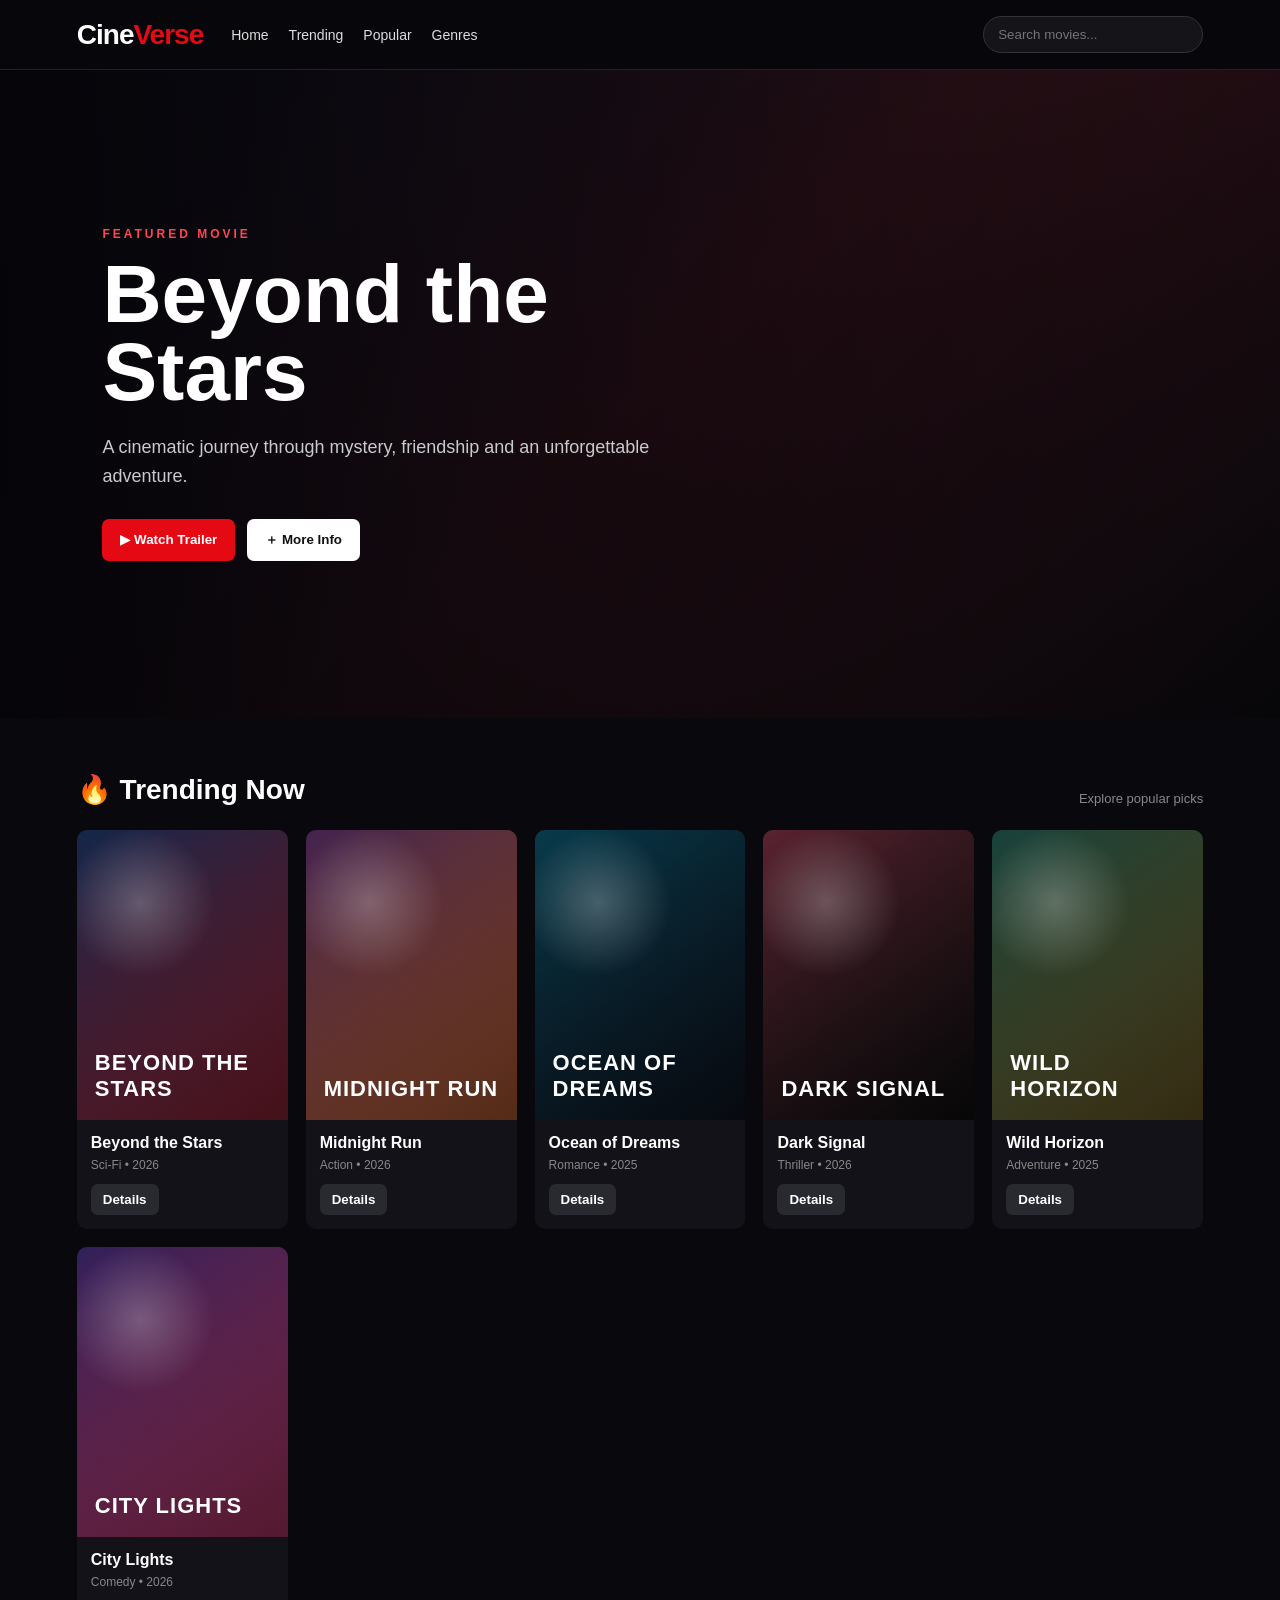
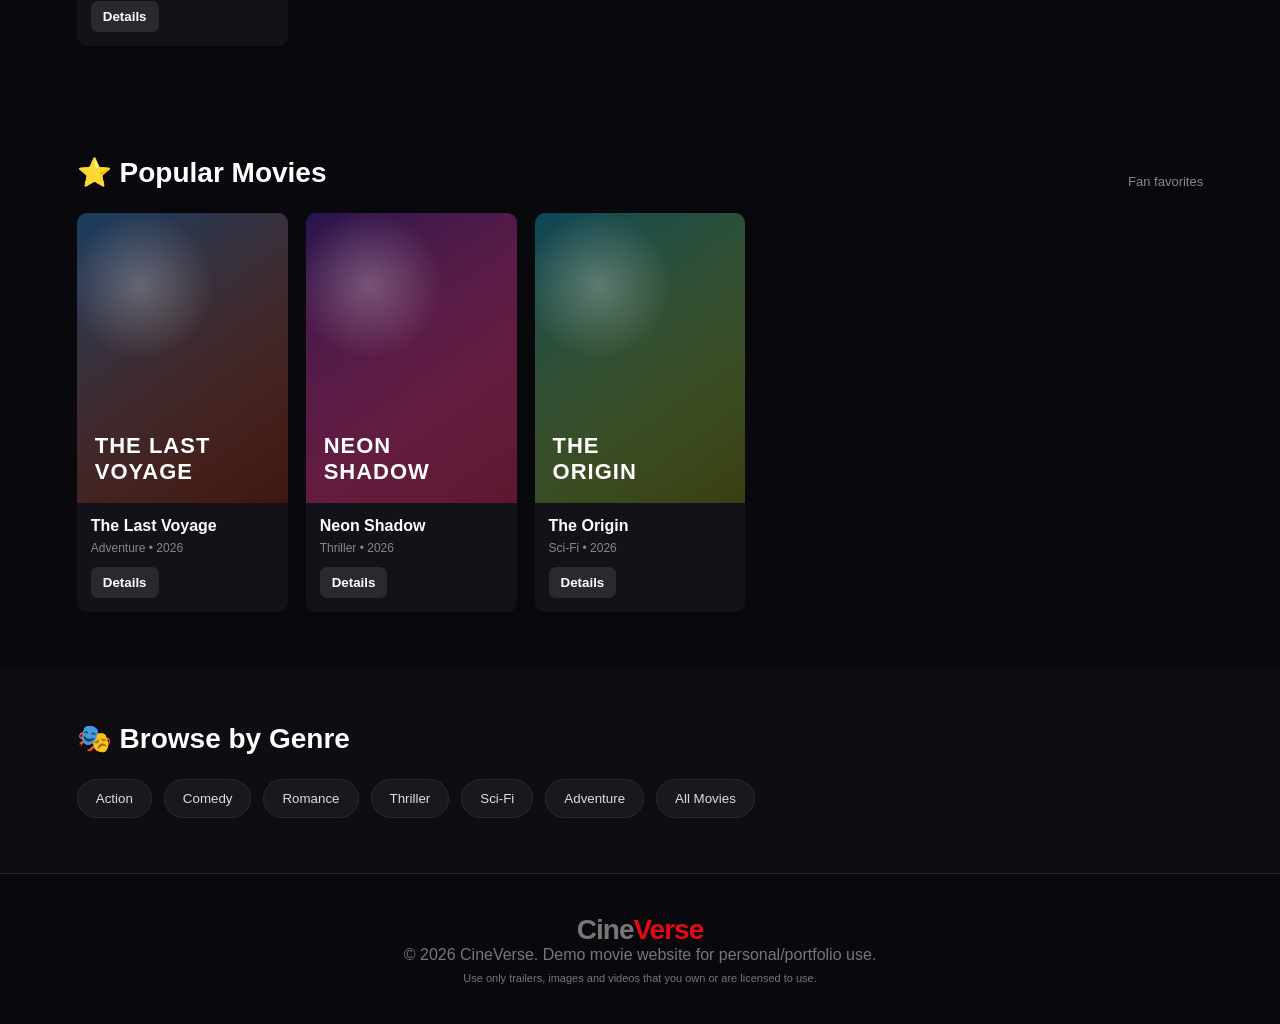
==== index.html @ a0018a37 "Add files via upload" ====
<!DOCTYPE html>
<html lang="en">
<head>
  <meta charset="UTF-8">
  <meta name="viewport" content="width=device-width, initial-scale=1.0">
  <title>CineVerse - Movie Website</title>
  <link rel="stylesheet" href="style.css">
</head>
<body>
  <header class="navbar">
    <div class="logo">Cine<span>Verse</span></div>
    <nav>
      <a href="#home">Home</a>
      <a href="#trending">Trending</a>
      <a href="#popular">Popular</a>
      <a href="#genres">Genres</a>
    </nav>
    <div class="search-wrap">
      <input id="searchInput" type="text" placeholder="Search movies...">
    </div>
  </header>

  <main>
    <section id="home" class="hero">
      <div class="hero-content">
        <p class="badge">FEATURED MOVIE</p>
        <h1>Beyond the Stars</h1>
        <p class="hero-text">A cinematic journey through mystery, friendship and an unforgettable adventure.</p>
        <div class="hero-buttons">
          <button class="primary" onclick="openTrailer('Beyond the Stars')">▶ Watch Trailer</button>
          <button class="secondary" onclick="showDetails('Beyond the Stars')">＋ More Info</button>
        </div>
      </div>
    </section>

    <section id="trending" class="section">
      <div class="section-title">
        <h2>🔥 Trending Now</h2>
        <span>Explore popular picks</span>
      </div>
      <div id="movieGrid" class="movie-grid"></div>
      <p id="noResults" class="no-results">No movies found.</p>
    </section>

    <section id="popular" class="section">
      <div class="section-title">
        <h2>⭐ Popular Movies</h2>
        <span>Fan favorites</span>
      </div>
      <div class="movie-grid">
        <article class="movie-card">
          <div class="poster poster-7"><span>THE LAST<br>VOYAGE</span></div>
          <div class="card-info"><h3>The Last Voyage</h3><p>Adventure • 2026</p><button onclick="showDetails('The Last Voyage')">Details</button></div>
        </article>
        <article class="movie-card">
          <div class="poster poster-8"><span>NEON<br>SHADOW</span></div>
          <div class="card-info"><h3>Neon Shadow</h3><p>Thriller • 2026</p><button onclick="showDetails('Neon Shadow')">Details</button></div>
        </article>
        <article class="movie-card">
          <div class="poster poster-9"><span>THE<br>ORIGIN</span></div>
          <div class="card-info"><h3>The Origin</h3><p>Sci-Fi • 2026</p><button onclick="showDetails('The Origin')">Details</button></div>
        </article>
      </div>
    </section>

    <section id="genres" class="genres section">
      <div class="section-title"><h2>🎭 Browse by Genre</h2></div>
      <div class="genre-list">
        <button onclick="filterGenre('Action')">Action</button>
        <button onclick="filterGenre('Comedy')">Comedy</button>
        <button onclick="filterGenre('Romance')">Romance</button>
        <button onclick="filterGenre('Thriller')">Thriller</button>
        <button onclick="filterGenre('Sci-Fi')">Sci-Fi</button>
        <button onclick="filterGenre('Adventure')">Adventure</button>
        <button onclick="filterGenre('all')">All Movies</button>
      </div>
    </section>
  </main>

  <div id="modal" class="modal">
    <div class="modal-box">
      <button class="close" onclick="closeModal()">×</button>
      <div id="modalContent"></div>
    </div>
  </div>

  <footer>
    <div class="logo">Cine<span>Verse</span></div>
    <p>© 2026 CineVerse. Demo movie website for personal/portfolio use.</p>
    <p class="small">Use only trailers, images and videos that you own or are licensed to use.</p>
  </footer>

  <script src="script.js"></script>
</body>
</html>
---- style.css ----
*{box-sizing:border-box;margin:0;padding:0}
html{scroll-behavior:smooth}
body{font-family:Arial,Helvetica,sans-serif;background:#09090d;color:#fff}
.navbar{position:sticky;top:0;z-index:20;display:flex;align-items:center;gap:28px;padding:16px 6%;background:rgba(8,8,12,.95);border-bottom:1px solid #222}
.logo{font-size:28px;font-weight:800;letter-spacing:-1px}.logo span{color:#e50914}
nav{display:flex;gap:20px;flex:1}nav a{color:#ddd;text-decoration:none;font-size:14px}nav a:hover{color:#fff}
.search-wrap input{width:220px;padding:10px 14px;border:1px solid #333;border-radius:22px;background:#141419;color:#fff;outline:none}
.hero{min-height:72vh;display:flex;align-items:center;padding:70px 8%;background:linear-gradient(90deg,rgba(4,4,8,.97),rgba(4,4,8,.55),rgba(4,4,8,.15)),linear-gradient(135deg,#18182b,#311118 50%,#07070a)}
.hero-content{max-width:620px}.badge{color:#ff4650;font-weight:700;letter-spacing:3px;font-size:12px;margin-bottom:14px}
.hero h1{font-size:clamp(44px,7vw,82px);line-height:.95;margin-bottom:22px}.hero-text{color:#c9c9d0;font-size:18px;line-height:1.6;margin-bottom:28px}
.hero-buttons{display:flex;gap:12px}.primary,.secondary,.card-info button{border:0;border-radius:7px;padding:12px 18px;font-weight:700;cursor:pointer}.primary{background:#e50914;color:#fff}.secondary{background:#fff;color:#111}
.section{padding:55px 6%}.section-title{display:flex;justify-content:space-between;align-items:end;margin-bottom:24px}.section-title h2{font-size:28px}.section-title span{color:#888;font-size:13px}
.movie-grid{display:grid;grid-template-columns:repeat(5,1fr);gap:18px}.movie-card{background:#121218;border-radius:10px;overflow:hidden;transition:.25s}.movie-card:hover{transform:translateY(-6px);box-shadow:0 12px 35px #000}
.poster{height:290px;display:flex;align-items:end;padding:18px;font-size:22px;font-weight:900;letter-spacing:1px;position:relative;overflow:hidden}
.poster:before{content:"";position:absolute;inset:0;background:radial-gradient(circle at 30% 25%,rgba(255,255,255,.25),transparent 28%),linear-gradient(145deg,transparent,#0009)}
.poster span{position:relative;z-index:1}.poster-1{background:linear-gradient(145deg,#12264a,#a72a40)}.poster-2{background:linear-gradient(145deg,#42234f,#d16b3a)}.poster-3{background:linear-gradient(145deg,#073b4c,#111827)}.poster-4{background:linear-gradient(145deg,#5a2331,#121212)}.poster-5{background:linear-gradient(145deg,#16423b,#7d6a2e)}.poster-6{background:linear-gradient(145deg,#30205a,#ce3e75)}.poster-7{background:linear-gradient(145deg,#183d61,#9a3b25)}.poster-8{background:linear-gradient(145deg,#26154d,#e33b76)}.poster-9{background:linear-gradient(145deg,#0c4657,#8a9b2e)}
.card-info{padding:14px}.card-info h3{font-size:16px;margin-bottom:6px}.card-info p{font-size:12px;color:#888;margin-bottom:12px}.card-info button{background:#292930;color:#fff;padding:8px 12px}
.genres{background:#0d0d12}.genre-list{display:flex;flex-wrap:wrap;gap:12px}.genre-list button{background:#18181f;color:#ddd;border:1px solid #292933;border-radius:22px;padding:11px 18px;cursor:pointer}.genre-list button:hover{background:#e50914;border-color:#e50914;color:#fff}
.no-results{display:none;color:#888;padding:25px 0}
.modal{display:none;position:fixed;inset:0;background:#000b;z-index:50;align-items:center;justify-content:center;padding:20px}.modal-box{position:relative;background:#15151c;border:1px solid #30303a;border-radius:14px;max-width:650px;width:100%;padding:35px}.close{position:absolute;right:15px;top:10px;background:none;border:0;color:#fff;font-size:30px;cursor:pointer}.modal-box h2{font-size:32px;margin-bottom:12px}.modal-box p{color:#bbb;line-height:1.7;margin:10px 0}.trailer-box{height:280px;background:linear-gradient(135deg,#22152b,#681d28);display:flex;align-items:center;justify-content:center;border-radius:10px;margin-top:20px;color:#fff;font-size:20px}
footer{text-align:center;padding:40px 20px;border-top:1px solid #222;color:#777}.small{font-size:11px;margin-top:8px}
@media(max-width:900px){.movie-grid{grid-template-columns:repeat(3,1fr)}nav{display:none}.search-wrap{margin-left:auto}}
@media(max-width:600px){.navbar{padding:13px 4%}.logo{font-size:23px}.search-wrap input{width:145px}.hero{min-height:65vh;padding:50px 6%}.hero-text{font-size:15px}.movie-grid{grid-template-columns:repeat(2,1fr);gap:12px}.poster{height:220px;font-size:17px}.section{padding:40px 5%}.section-title{display:block}.section-title span{display:block;margin-top:6px}}
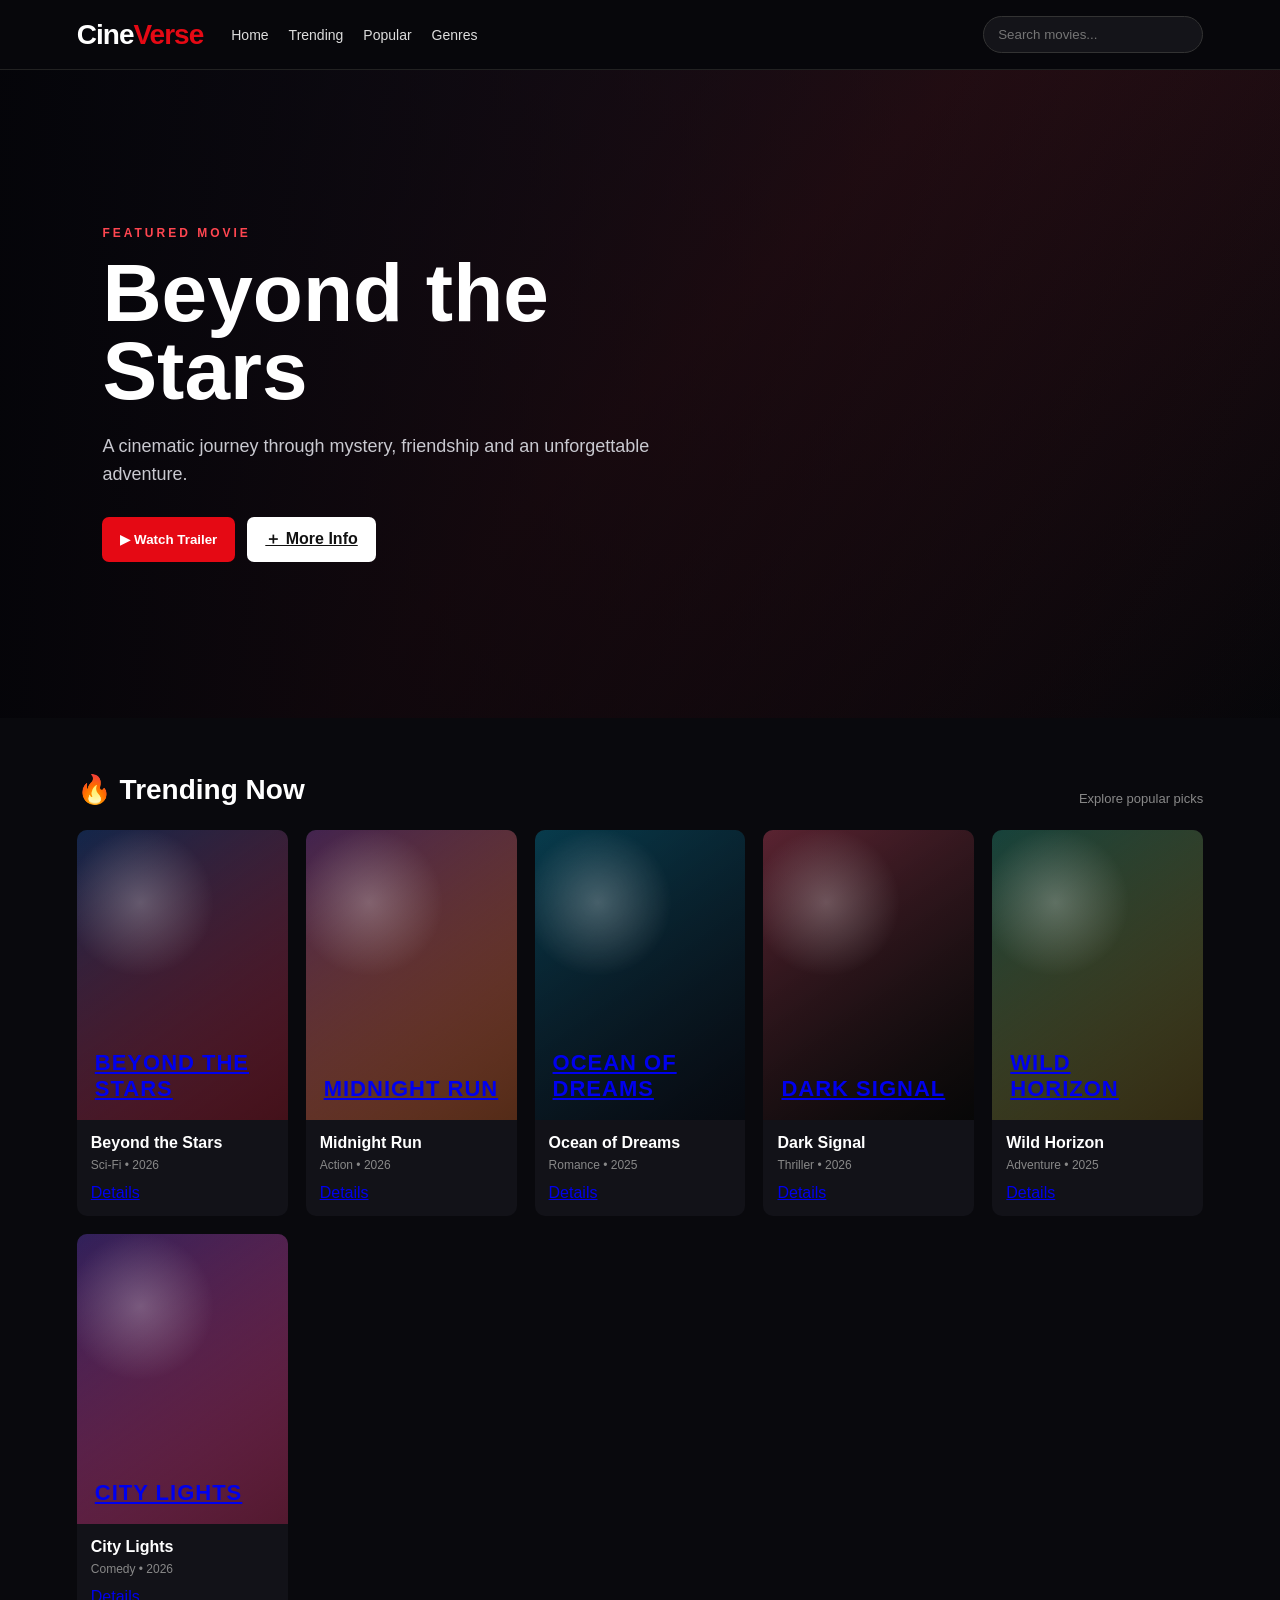
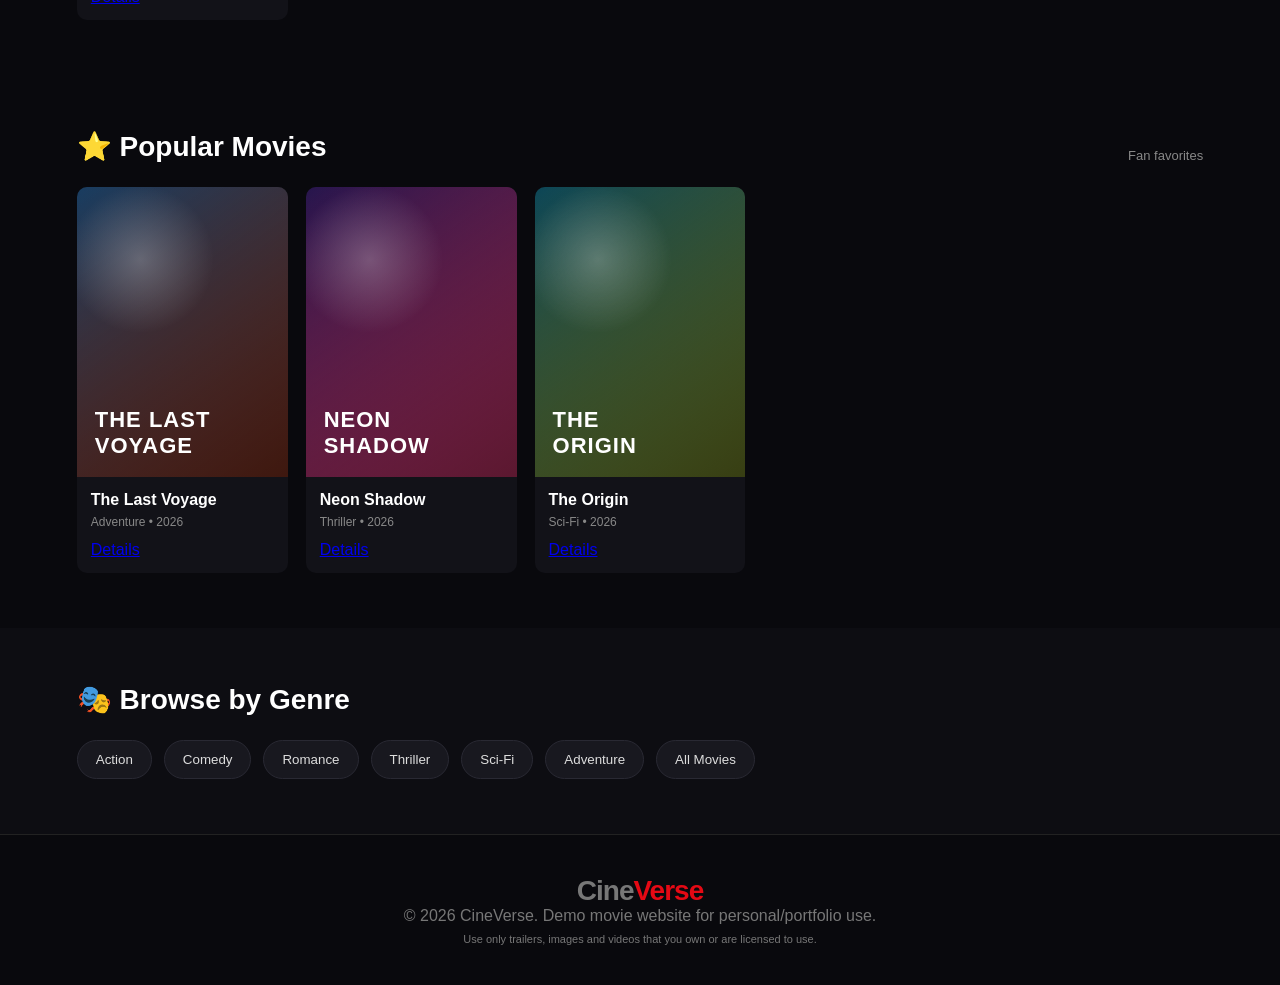
==== commit 1e1a4f65: "Add separate movie detail pages for every movie card." ====
--- a/index.html
+++ b/index.html
@@ -28,7 +28,7 @@
         <p class="hero-text">A cinematic journey through mystery, friendship and an unforgettable adventure.</p>
         <div class="hero-buttons">
           <button class="primary" onclick="openTrailer('Beyond the Stars')">▶ Watch Trailer</button>
-          <button class="secondary" onclick="showDetails('Beyond the Stars')">＋ More Info</button>
+          <a class="secondary" href="movie.html?name=Beyond%20the%20Stars">＋ More Info</a>
         </div>
       </div>
     </section>
@@ -50,15 +50,15 @@
       <div class="movie-grid">
         <article class="movie-card">
           <div class="poster poster-7"><span>THE LAST<br>VOYAGE</span></div>
-          <div class="card-info"><h3>The Last Voyage</h3><p>Adventure • 2026</p><button onclick="showDetails('The Last Voyage')">Details</button></div>
+          <div class="card-info"><h3>The Last Voyage</h3><p>Adventure • 2026</p><a href="movie.html?name=The%20Last%20Voyage">Details</a></div>
         </article>
         <article class="movie-card">
           <div class="poster poster-8"><span>NEON<br>SHADOW</span></div>
-          <div class="card-info"><h3>Neon Shadow</h3><p>Thriller • 2026</p><button onclick="showDetails('Neon Shadow')">Details</button></div>
+          <div class="card-info"><h3>Neon Shadow</h3><p>Thriller • 2026</p><a href="movie.html?name=Neon%20Shadow">Details</a></div>
         </article>
         <article class="movie-card">
           <div class="poster poster-9"><span>THE<br>ORIGIN</span></div>
-          <div class="card-info"><h3>The Origin</h3><p>Sci-Fi • 2026</p><button onclick="showDetails('The Origin')">Details</button></div>
+          <div class="card-info"><h3>The Origin</h3><p>Sci-Fi • 2026</p><a href="movie.html?name=The%20Origin">Details</a></div>
         </article>
       </div>
     </section>
@@ -92,4 +92,4 @@
 
   <script src="script.js"></script>
 </body>
-</html>+</html>
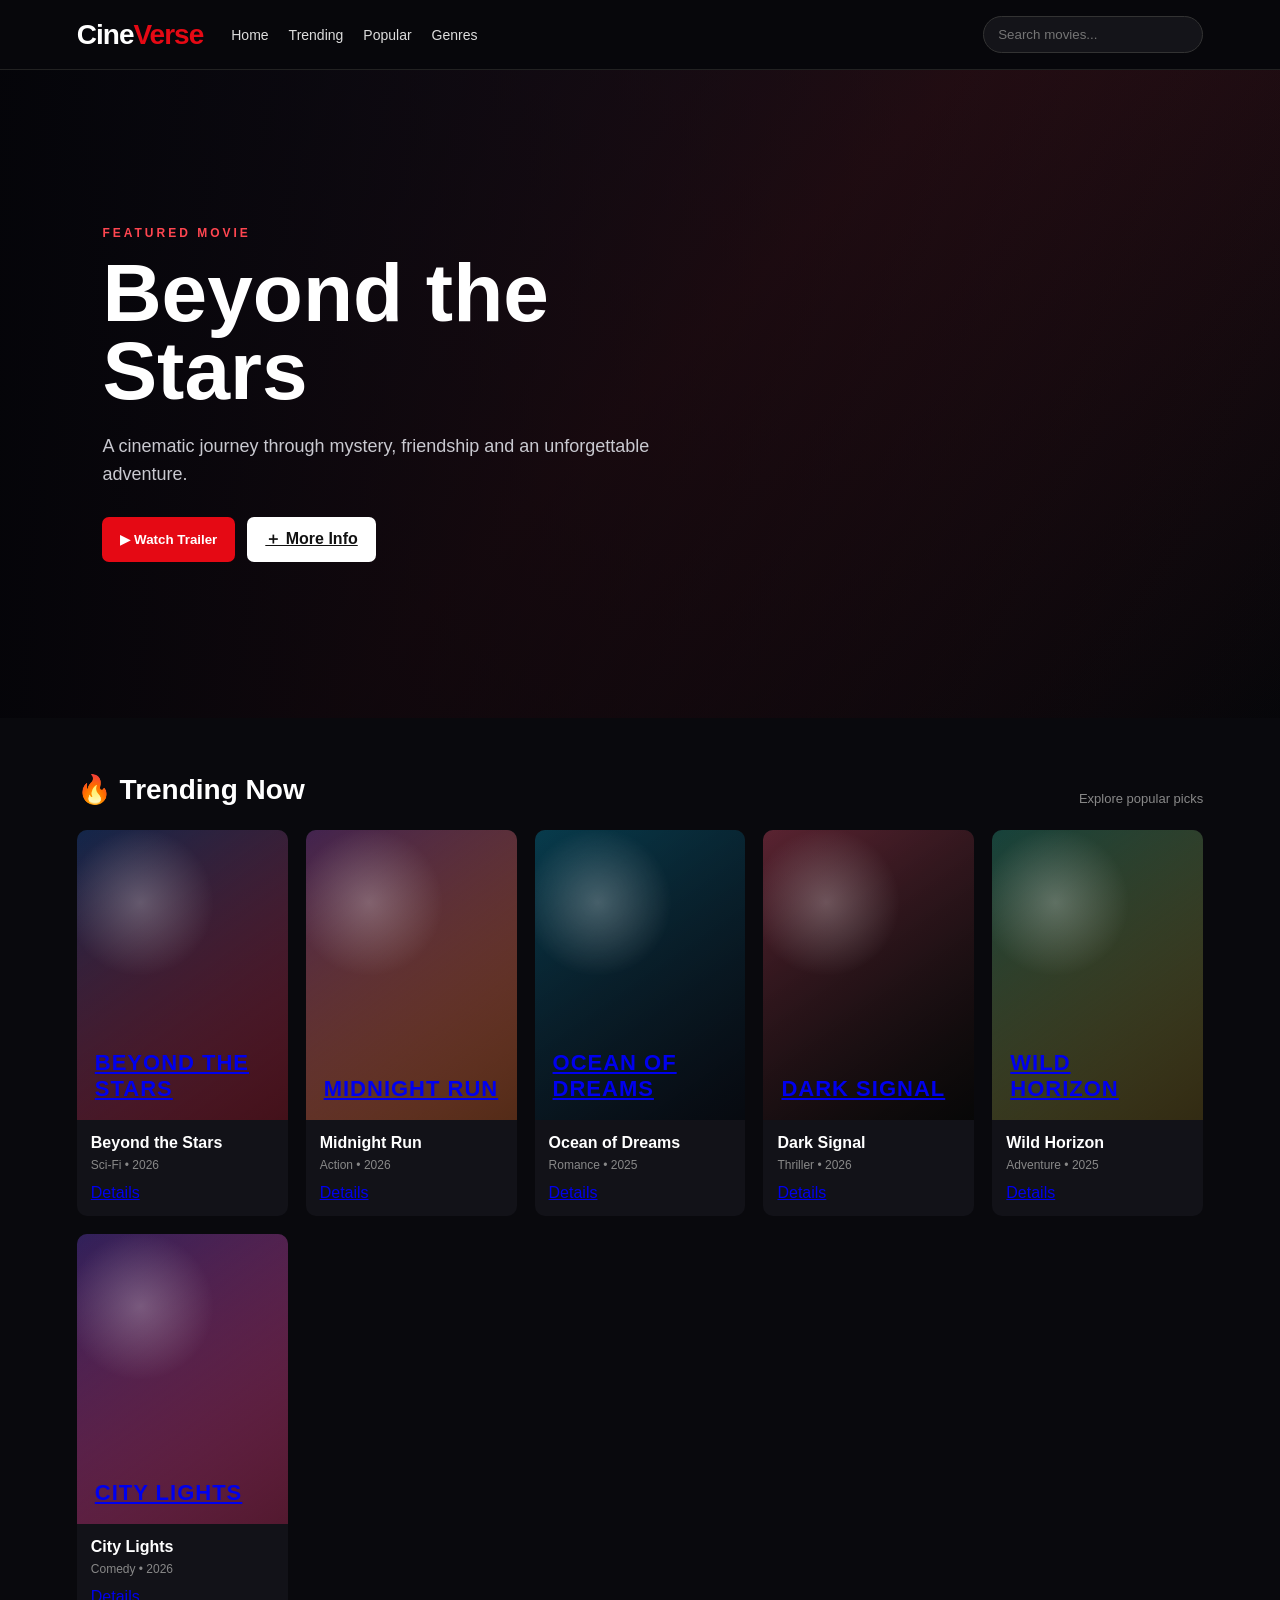
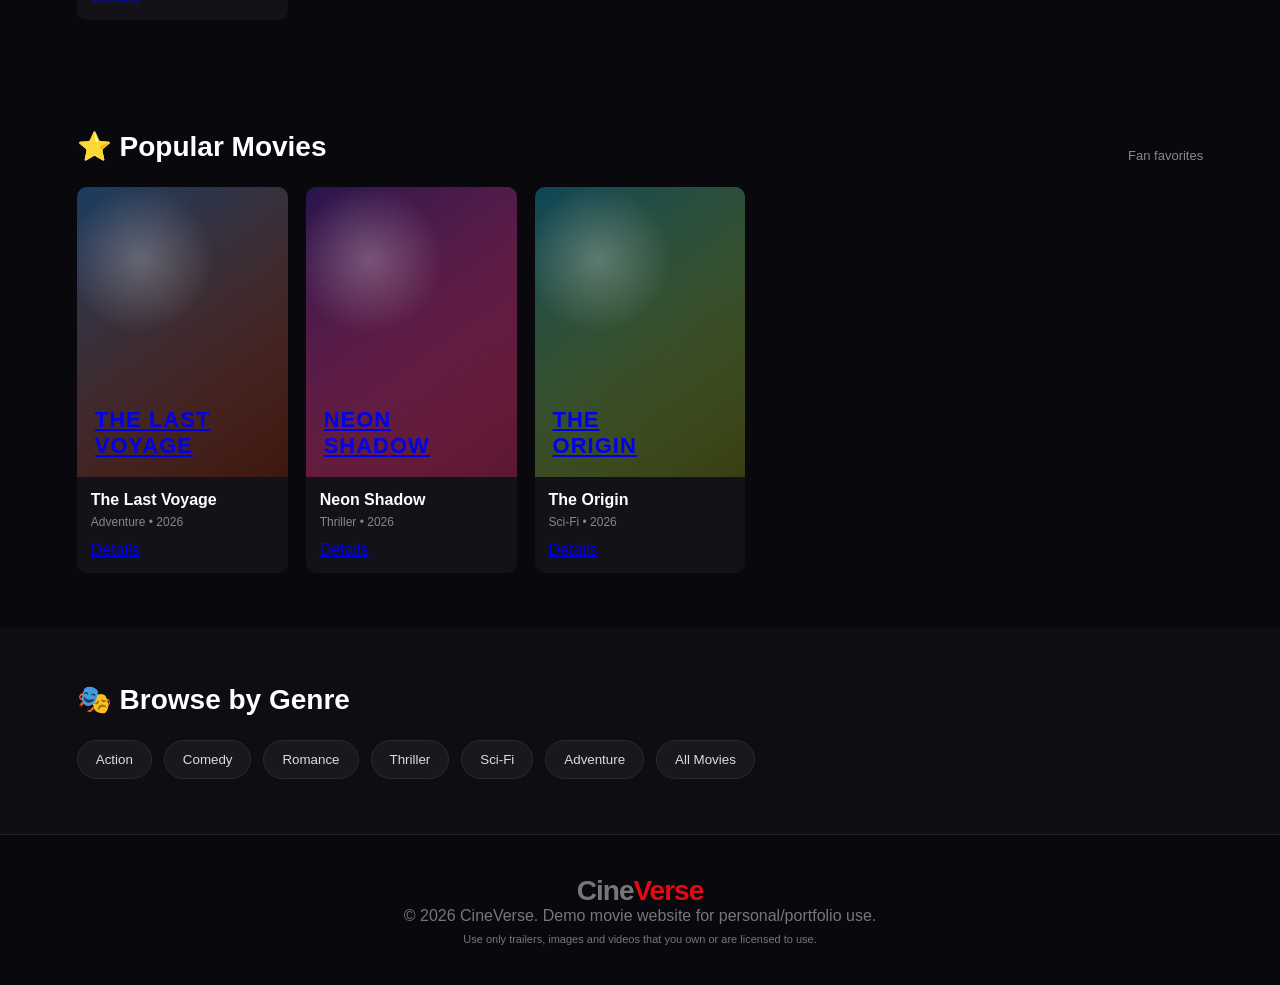
==== commit 4f0e85e6: "Connect movie cards to dedicated pages and fix page navigation" ====
--- a/index.html
+++ b/index.html
@@ -1,95 +1,23 @@
 <!DOCTYPE html>
 <html lang="en">
 <head>
-  <meta charset="UTF-8">
-  <meta name="viewport" content="width=device-width, initial-scale=1.0">
-  <title>CineVerse - Movie Website</title>
-  <link rel="stylesheet" href="style.css">
+  <meta charset="UTF-8"><meta name="viewport" content="width=device-width, initial-scale=1.0">
+  <title>CineVerse - Movie Website</title><link rel="stylesheet" href="style.css">
 </head>
 <body>
-  <header class="navbar">
-    <div class="logo">Cine<span>Verse</span></div>
-    <nav>
-      <a href="#home">Home</a>
-      <a href="#trending">Trending</a>
-      <a href="#popular">Popular</a>
-      <a href="#genres">Genres</a>
-    </nav>
-    <div class="search-wrap">
-      <input id="searchInput" type="text" placeholder="Search movies...">
-    </div>
-  </header>
-
+  <header class="navbar"><div class="logo">Cine<span>Verse</span></div><nav><a href="#home">Home</a><a href="#trending">Trending</a><a href="#popular">Popular</a><a href="#genres">Genres</a></nav><div class="search-wrap"><input id="searchInput" type="text" placeholder="Search movies..."></div></header>
   <main>
-    <section id="home" class="hero">
-      <div class="hero-content">
-        <p class="badge">FEATURED MOVIE</p>
-        <h1>Beyond the Stars</h1>
-        <p class="hero-text">A cinematic journey through mystery, friendship and an unforgettable adventure.</p>
-        <div class="hero-buttons">
-          <button class="primary" onclick="openTrailer('Beyond the Stars')">▶ Watch Trailer</button>
-          <a class="secondary" href="movie.html?name=Beyond%20the%20Stars">＋ More Info</a>
-        </div>
-      </div>
-    </section>
-
-    <section id="trending" class="section">
-      <div class="section-title">
-        <h2>🔥 Trending Now</h2>
-        <span>Explore popular picks</span>
-      </div>
-      <div id="movieGrid" class="movie-grid"></div>
-      <p id="noResults" class="no-results">No movies found.</p>
-    </section>
-
-    <section id="popular" class="section">
-      <div class="section-title">
-        <h2>⭐ Popular Movies</h2>
-        <span>Fan favorites</span>
-      </div>
-      <div class="movie-grid">
-        <article class="movie-card">
-          <div class="poster poster-7"><span>THE LAST<br>VOYAGE</span></div>
-          <div class="card-info"><h3>The Last Voyage</h3><p>Adventure • 2026</p><a href="movie.html?name=The%20Last%20Voyage">Details</a></div>
-        </article>
-        <article class="movie-card">
-          <div class="poster poster-8"><span>NEON<br>SHADOW</span></div>
-          <div class="card-info"><h3>Neon Shadow</h3><p>Thriller • 2026</p><a href="movie.html?name=Neon%20Shadow">Details</a></div>
-        </article>
-        <article class="movie-card">
-          <div class="poster poster-9"><span>THE<br>ORIGIN</span></div>
-          <div class="card-info"><h3>The Origin</h3><p>Sci-Fi • 2026</p><a href="movie.html?name=The%20Origin">Details</a></div>
-        </article>
-      </div>
-    </section>
-
-    <section id="genres" class="genres section">
-      <div class="section-title"><h2>🎭 Browse by Genre</h2></div>
-      <div class="genre-list">
-        <button onclick="filterGenre('Action')">Action</button>
-        <button onclick="filterGenre('Comedy')">Comedy</button>
-        <button onclick="filterGenre('Romance')">Romance</button>
-        <button onclick="filterGenre('Thriller')">Thriller</button>
-        <button onclick="filterGenre('Sci-Fi')">Sci-Fi</button>
-        <button onclick="filterGenre('Adventure')">Adventure</button>
-        <button onclick="filterGenre('all')">All Movies</button>
-      </div>
-    </section>
+    <section id="home" class="hero"><div class="hero-content"><p class="badge">FEATURED MOVIE</p><h1>Beyond the Stars</h1><p class="hero-text">A cinematic journey through mystery, friendship and an unforgettable adventure.</p><div class="hero-buttons"><button class="primary" onclick="openTrailer('Beyond the Stars')">▶ Watch Trailer</button><a class="secondary" href="beyond-the-stars.html">＋ More Info</a></div></div></section>
+    <section id="trending" class="section"><div class="section-title"><h2>🔥 Trending Now</h2><span>Explore popular picks</span></div><div id="movieGrid" class="movie-grid"></div><p id="noResults" class="no-results">No movies found.</p></section>
+    <section id="popular" class="section"><div class="section-title"><h2>⭐ Popular Movies</h2><span>Fan favorites</span></div><div class="movie-grid">
+      <article class="movie-card"><a class="poster-link" href="the-last-voyage.html"><div class="poster poster-7"><span>THE LAST<br>VOYAGE</span></div></a><div class="card-info"><h3>The Last Voyage</h3><p>Adventure • 2026</p><a class="details-link" href="the-last-voyage.html">Details</a></div></article>
+      <article class="movie-card"><a class="poster-link" href="neon-shadow.html"><div class="poster poster-8"><span>NEON<br>SHADOW</span></div></a><div class="card-info"><h3>Neon Shadow</h3><p>Thriller • 2026</p><a class="details-link" href="neon-shadow.html">Details</a></div></article>
+      <article class="movie-card"><a class="poster-link" href="the-origin.html"><div class="poster poster-9"><span>THE<br>ORIGIN</span></div></a><div class="card-info"><h3>The Origin</h3><p>Sci-Fi • 2026</p><a class="details-link" href="the-origin.html">Details</a></div></article>
+    </div></section>
+    <section id="genres" class="genres section"><div class="section-title"><h2>🎭 Browse by Genre</h2></div><div class="genre-list"><button onclick="filterGenre('Action')">Action</button><button onclick="filterGenre('Comedy')">Comedy</button><button onclick="filterGenre('Romance')">Romance</button><button onclick="filterGenre('Thriller')">Thriller</button><button onclick="filterGenre('Sci-Fi')">Sci-Fi</button><button onclick="filterGenre('Adventure')">Adventure</button><button onclick="filterGenre('all')">All Movies</button></div></section>
   </main>
-
-  <div id="modal" class="modal">
-    <div class="modal-box">
-      <button class="close" onclick="closeModal()">×</button>
-      <div id="modalContent"></div>
-    </div>
-  </div>
-
-  <footer>
-    <div class="logo">Cine<span>Verse</span></div>
-    <p>© 2026 CineVerse. Demo movie website for personal/portfolio use.</p>
-    <p class="small">Use only trailers, images and videos that you own or are licensed to use.</p>
-  </footer>
-
+  <div id="modal" class="modal"><div class="modal-box"><button class="close" onclick="closeModal()">×</button><div id="modalContent"></div></div></div>
+  <footer><div class="logo">Cine<span>Verse</span></div><p>© 2026 CineVerse. Demo movie website for personal/portfolio use.</p><p class="small">Use only trailers, images and videos that you own or are licensed to use.</p></footer>
   <script src="script.js"></script>
 </body>
 </html>
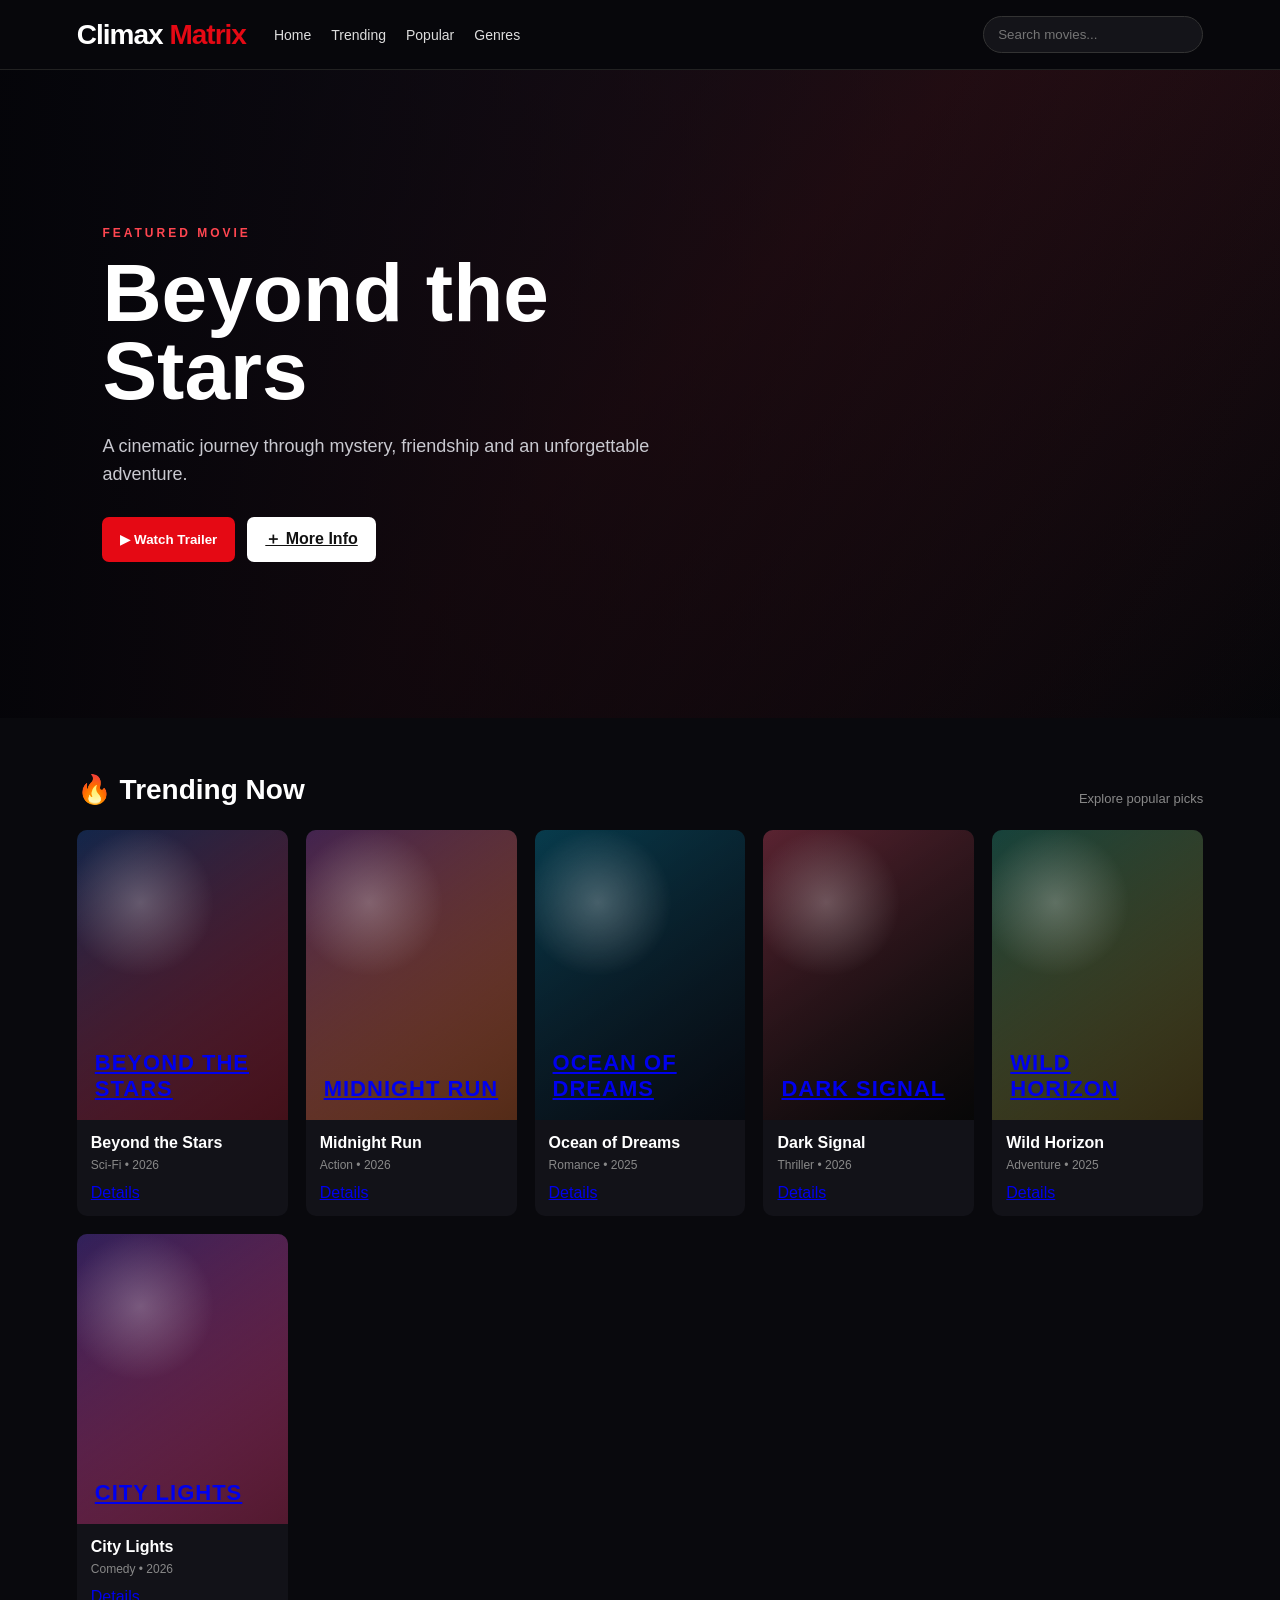
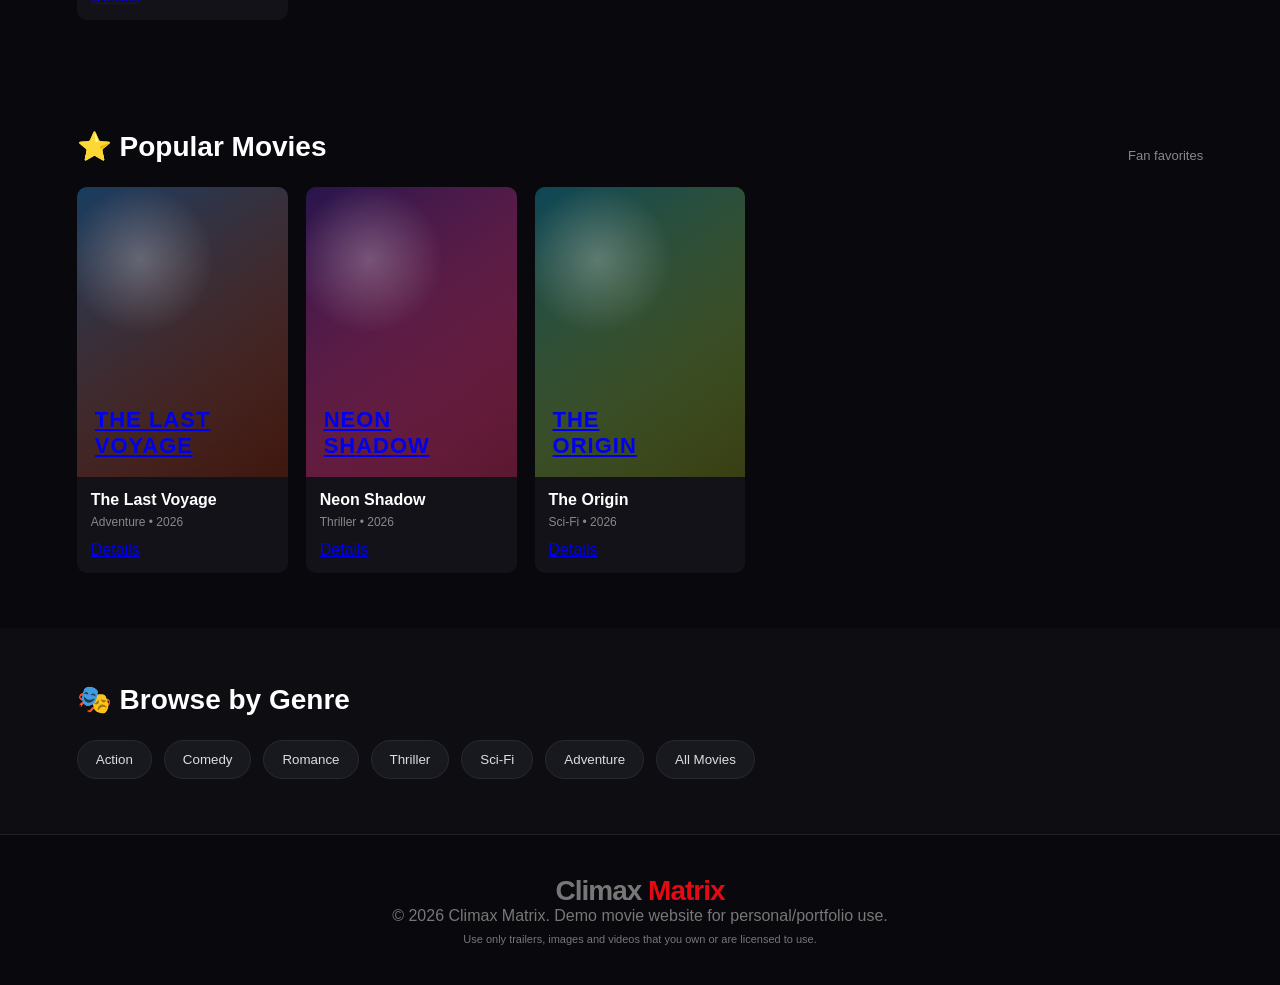
==== commit c2536ae7: "Rename website branding from CineVerse to Climax Matrix" ====
--- a/index.html
+++ b/index.html
@@ -1,11 +1,17 @@
 <!DOCTYPE html>
 <html lang="en">
 <head>
-  <meta charset="UTF-8"><meta name="viewport" content="width=device-width, initial-scale=1.0">
-  <title>CineVerse - Movie Website</title><link rel="stylesheet" href="style.css">
+  <meta charset="UTF-8">
+  <meta name="viewport" content="width=device-width, initial-scale=1.0">
+  <title>Climax Matrix - Movie Website</title>
+  <link rel="stylesheet" href="style.css">
 </head>
 <body>
-  <header class="navbar"><div class="logo">Cine<span>Verse</span></div><nav><a href="#home">Home</a><a href="#trending">Trending</a><a href="#popular">Popular</a><a href="#genres">Genres</a></nav><div class="search-wrap"><input id="searchInput" type="text" placeholder="Search movies..."></div></header>
+  <header class="navbar">
+    <div class="logo">Climax <span>Matrix</span></div>
+    <nav><a href="#home">Home</a><a href="#trending">Trending</a><a href="#popular">Popular</a><a href="#genres">Genres</a></nav>
+    <div class="search-wrap"><input id="searchInput" type="text" placeholder="Search movies..."></div>
+  </header>
   <main>
     <section id="home" class="hero"><div class="hero-content"><p class="badge">FEATURED MOVIE</p><h1>Beyond the Stars</h1><p class="hero-text">A cinematic journey through mystery, friendship and an unforgettable adventure.</p><div class="hero-buttons"><button class="primary" onclick="openTrailer('Beyond the Stars')">▶ Watch Trailer</button><a class="secondary" href="beyond-the-stars.html">＋ More Info</a></div></div></section>
     <section id="trending" class="section"><div class="section-title"><h2>🔥 Trending Now</h2><span>Explore popular picks</span></div><div id="movieGrid" class="movie-grid"></div><p id="noResults" class="no-results">No movies found.</p></section>
@@ -17,7 +23,7 @@
     <section id="genres" class="genres section"><div class="section-title"><h2>🎭 Browse by Genre</h2></div><div class="genre-list"><button onclick="filterGenre('Action')">Action</button><button onclick="filterGenre('Comedy')">Comedy</button><button onclick="filterGenre('Romance')">Romance</button><button onclick="filterGenre('Thriller')">Thriller</button><button onclick="filterGenre('Sci-Fi')">Sci-Fi</button><button onclick="filterGenre('Adventure')">Adventure</button><button onclick="filterGenre('all')">All Movies</button></div></section>
   </main>
   <div id="modal" class="modal"><div class="modal-box"><button class="close" onclick="closeModal()">×</button><div id="modalContent"></div></div></div>
-  <footer><div class="logo">Cine<span>Verse</span></div><p>© 2026 CineVerse. Demo movie website for personal/portfolio use.</p><p class="small">Use only trailers, images and videos that you own or are licensed to use.</p></footer>
+  <footer><div class="logo">Climax <span>Matrix</span></div><p>© 2026 Climax Matrix. Demo movie website for personal/portfolio use.</p><p class="small">Use only trailers, images and videos that you own or are licensed to use.</p></footer>
   <script src="script.js"></script>
 </body>
 </html>
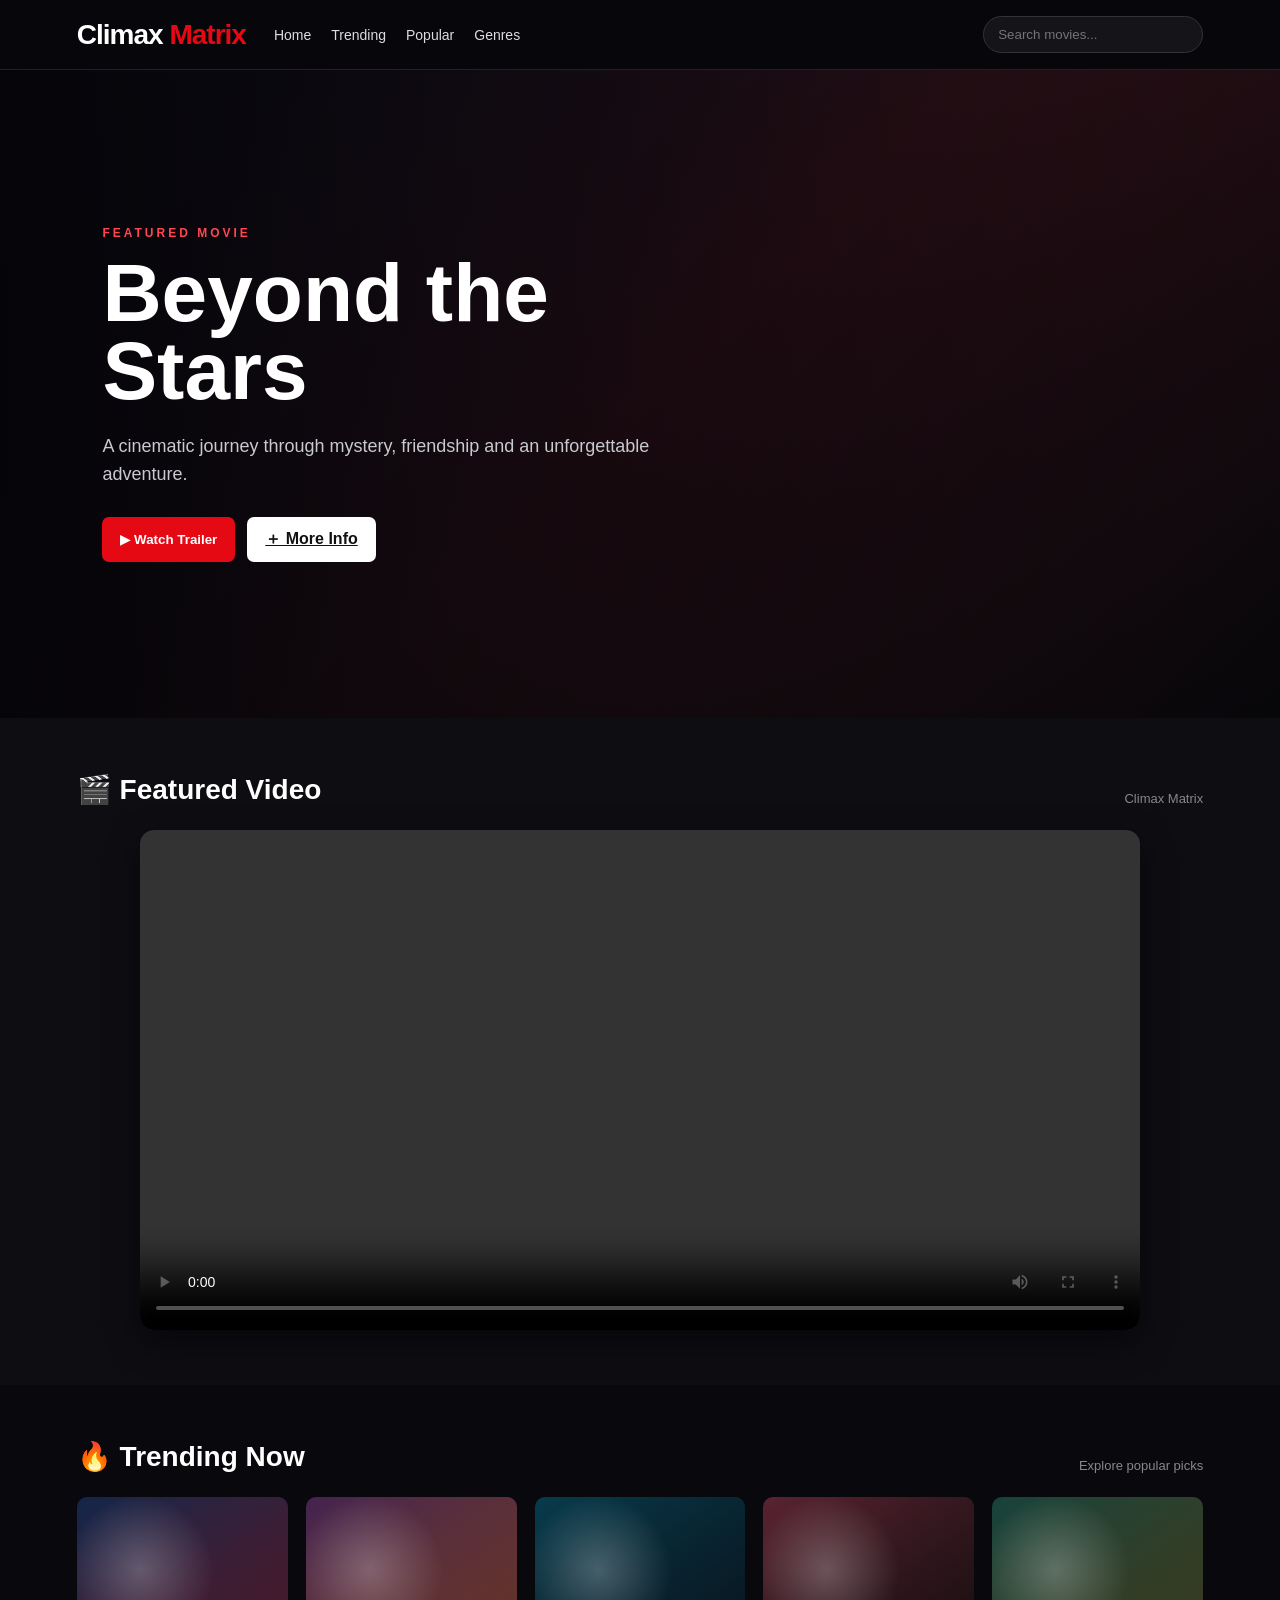
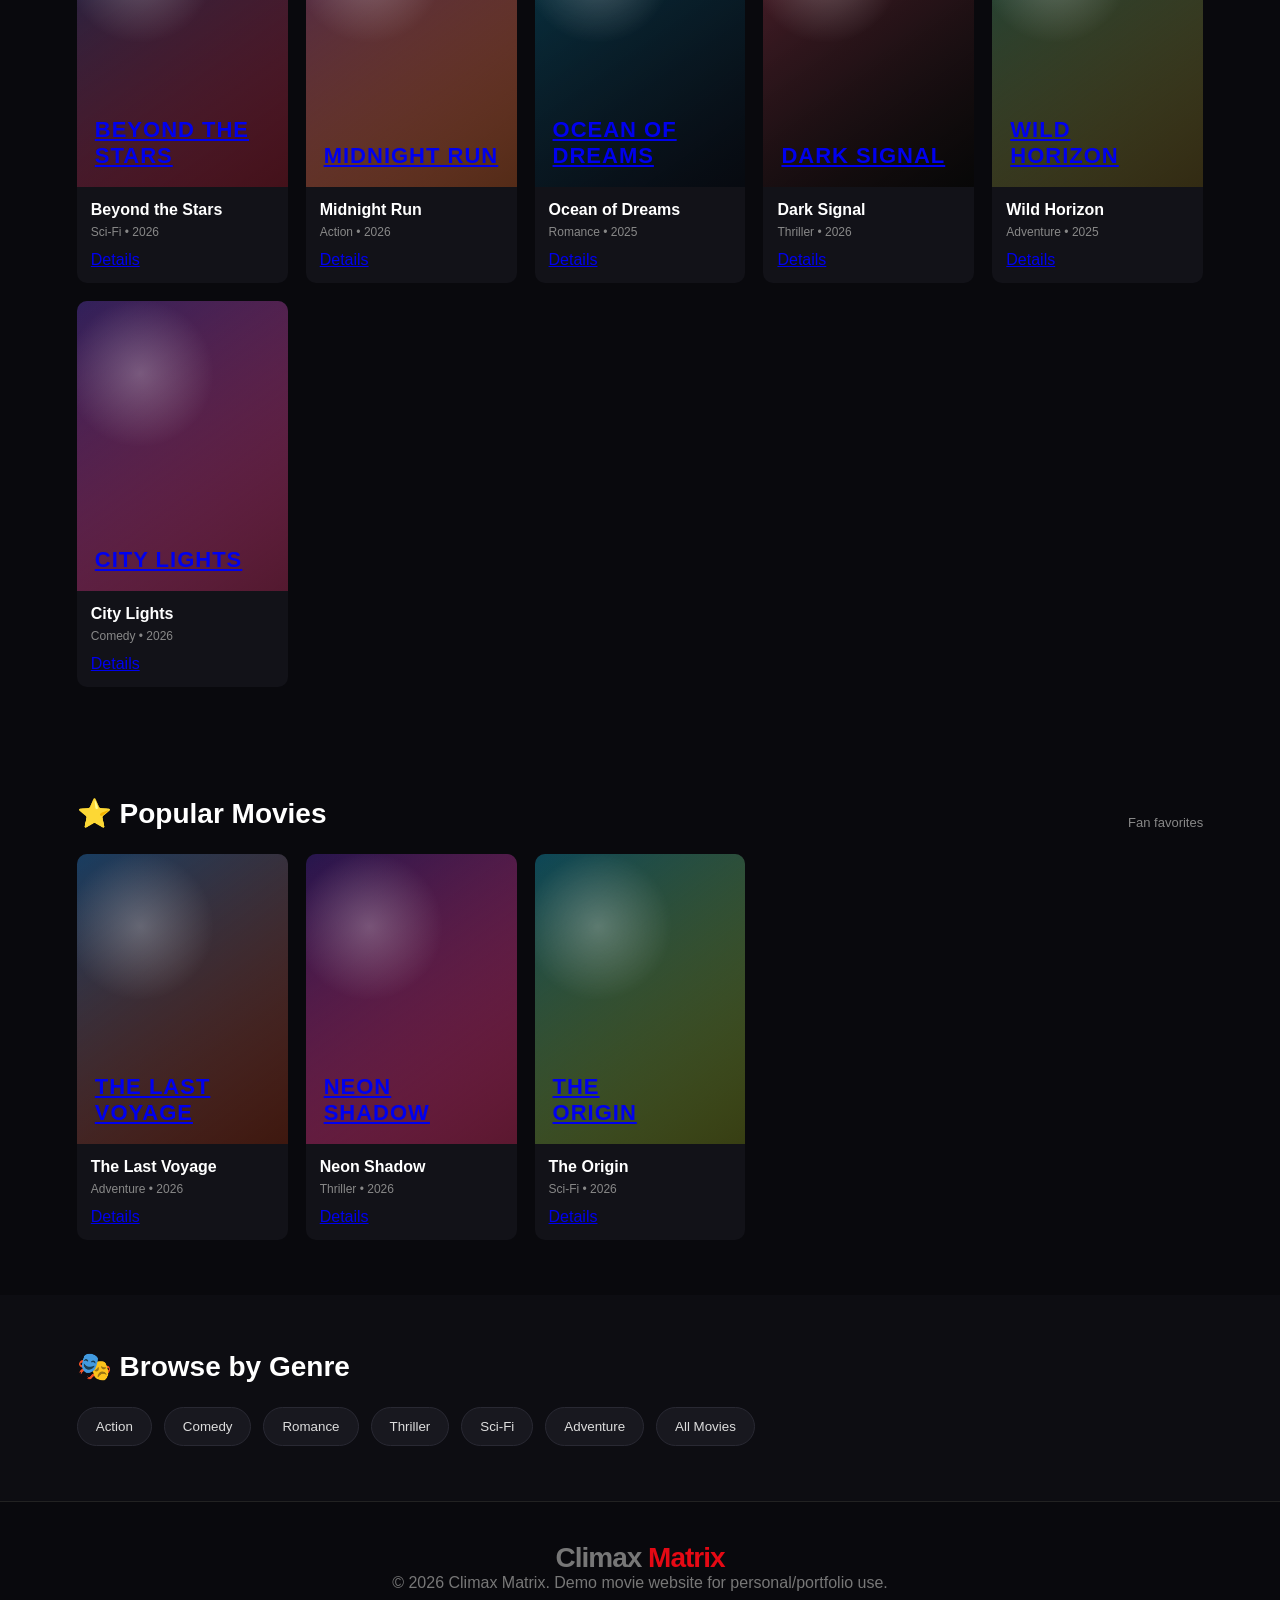
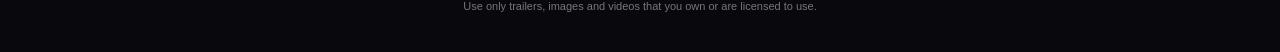
==== commit b15ab10f: "Add uploaded video to the Climax Matrix front page" ====
--- a/index.html
+++ b/index.html
@@ -5,21 +5,18 @@
   <meta name="viewport" content="width=device-width, initial-scale=1.0">
   <title>Climax Matrix - Movie Website</title>
   <link rel="stylesheet" href="style.css">
+  <style>
+    .featured-video{padding:55px 6%;background:#0d0d12;text-align:center}
+    .front-page-video{display:block;width:100%;max-width:1000px;max-height:560px;margin:0 auto;border-radius:14px;background:#000;box-shadow:0 12px 35px rgba(0,0,0,.45)}
+  </style>
 </head>
 <body>
-  <header class="navbar">
-    <div class="logo">Climax <span>Matrix</span></div>
-    <nav><a href="#home">Home</a><a href="#trending">Trending</a><a href="#popular">Popular</a><a href="#genres">Genres</a></nav>
-    <div class="search-wrap"><input id="searchInput" type="text" placeholder="Search movies..."></div>
-  </header>
+  <header class="navbar"><div class="logo">Climax <span>Matrix</span></div><nav><a href="#home">Home</a><a href="#trending">Trending</a><a href="#popular">Popular</a><a href="#genres">Genres</a></nav><div class="search-wrap"><input id="searchInput" type="text" placeholder="Search movies..."></div></header>
   <main>
     <section id="home" class="hero"><div class="hero-content"><p class="badge">FEATURED MOVIE</p><h1>Beyond the Stars</h1><p class="hero-text">A cinematic journey through mystery, friendship and an unforgettable adventure.</p><div class="hero-buttons"><button class="primary" onclick="openTrailer('Beyond the Stars')">▶ Watch Trailer</button><a class="secondary" href="beyond-the-stars.html">＋ More Info</a></div></div></section>
+    <section class="featured-video"><div class="section-title"><h2>🎬 Featured Video</h2><span>Climax Matrix</span></div><video class="front-page-video" controls preload="metadata"><source src="gemini_generated_video_d7f38e29.mp4" type="video/mp4">Aapka browser video support nahi karta.</video></section>
     <section id="trending" class="section"><div class="section-title"><h2>🔥 Trending Now</h2><span>Explore popular picks</span></div><div id="movieGrid" class="movie-grid"></div><p id="noResults" class="no-results">No movies found.</p></section>
-    <section id="popular" class="section"><div class="section-title"><h2>⭐ Popular Movies</h2><span>Fan favorites</span></div><div class="movie-grid">
-      <article class="movie-card"><a class="poster-link" href="the-last-voyage.html"><div class="poster poster-7"><span>THE LAST<br>VOYAGE</span></div></a><div class="card-info"><h3>The Last Voyage</h3><p>Adventure • 2026</p><a class="details-link" href="the-last-voyage.html">Details</a></div></article>
-      <article class="movie-card"><a class="poster-link" href="neon-shadow.html"><div class="poster poster-8"><span>NEON<br>SHADOW</span></div></a><div class="card-info"><h3>Neon Shadow</h3><p>Thriller • 2026</p><a class="details-link" href="neon-shadow.html">Details</a></div></article>
-      <article class="movie-card"><a class="poster-link" href="the-origin.html"><div class="poster poster-9"><span>THE<br>ORIGIN</span></div></a><div class="card-info"><h3>The Origin</h3><p>Sci-Fi • 2026</p><a class="details-link" href="the-origin.html">Details</a></div></article>
-    </div></section>
+    <section id="popular" class="section"><div class="section-title"><h2>⭐ Popular Movies</h2><span>Fan favorites</span></div><div class="movie-grid"><article class="movie-card"><a class="poster-link" href="the-last-voyage.html"><div class="poster poster-7"><span>THE LAST<br>VOYAGE</span></div></a><div class="card-info"><h3>The Last Voyage</h3><p>Adventure • 2026</p><a class="details-link" href="the-last-voyage.html">Details</a></div></article><article class="movie-card"><a class="poster-link" href="neon-shadow.html"><div class="poster poster-8"><span>NEON<br>SHADOW</span></div></a><div class="card-info"><h3>Neon Shadow</h3><p>Thriller • 2026</p><a class="details-link" href="neon-shadow.html">Details</a></div></article><article class="movie-card"><a class="poster-link" href="the-origin.html"><div class="poster poster-9"><span>THE<br>ORIGIN</span></div></a><div class="card-info"><h3>The Origin</h3><p>Sci-Fi • 2026</p><a class="details-link" href="the-origin.html">Details</a></div></article></div></section>
     <section id="genres" class="genres section"><div class="section-title"><h2>🎭 Browse by Genre</h2></div><div class="genre-list"><button onclick="filterGenre('Action')">Action</button><button onclick="filterGenre('Comedy')">Comedy</button><button onclick="filterGenre('Romance')">Romance</button><button onclick="filterGenre('Thriller')">Thriller</button><button onclick="filterGenre('Sci-Fi')">Sci-Fi</button><button onclick="filterGenre('Adventure')">Adventure</button><button onclick="filterGenre('all')">All Movies</button></div></section>
   </main>
   <div id="modal" class="modal"><div class="modal-box"><button class="close" onclick="closeModal()">×</button><div id="modalContent"></div></div></div>
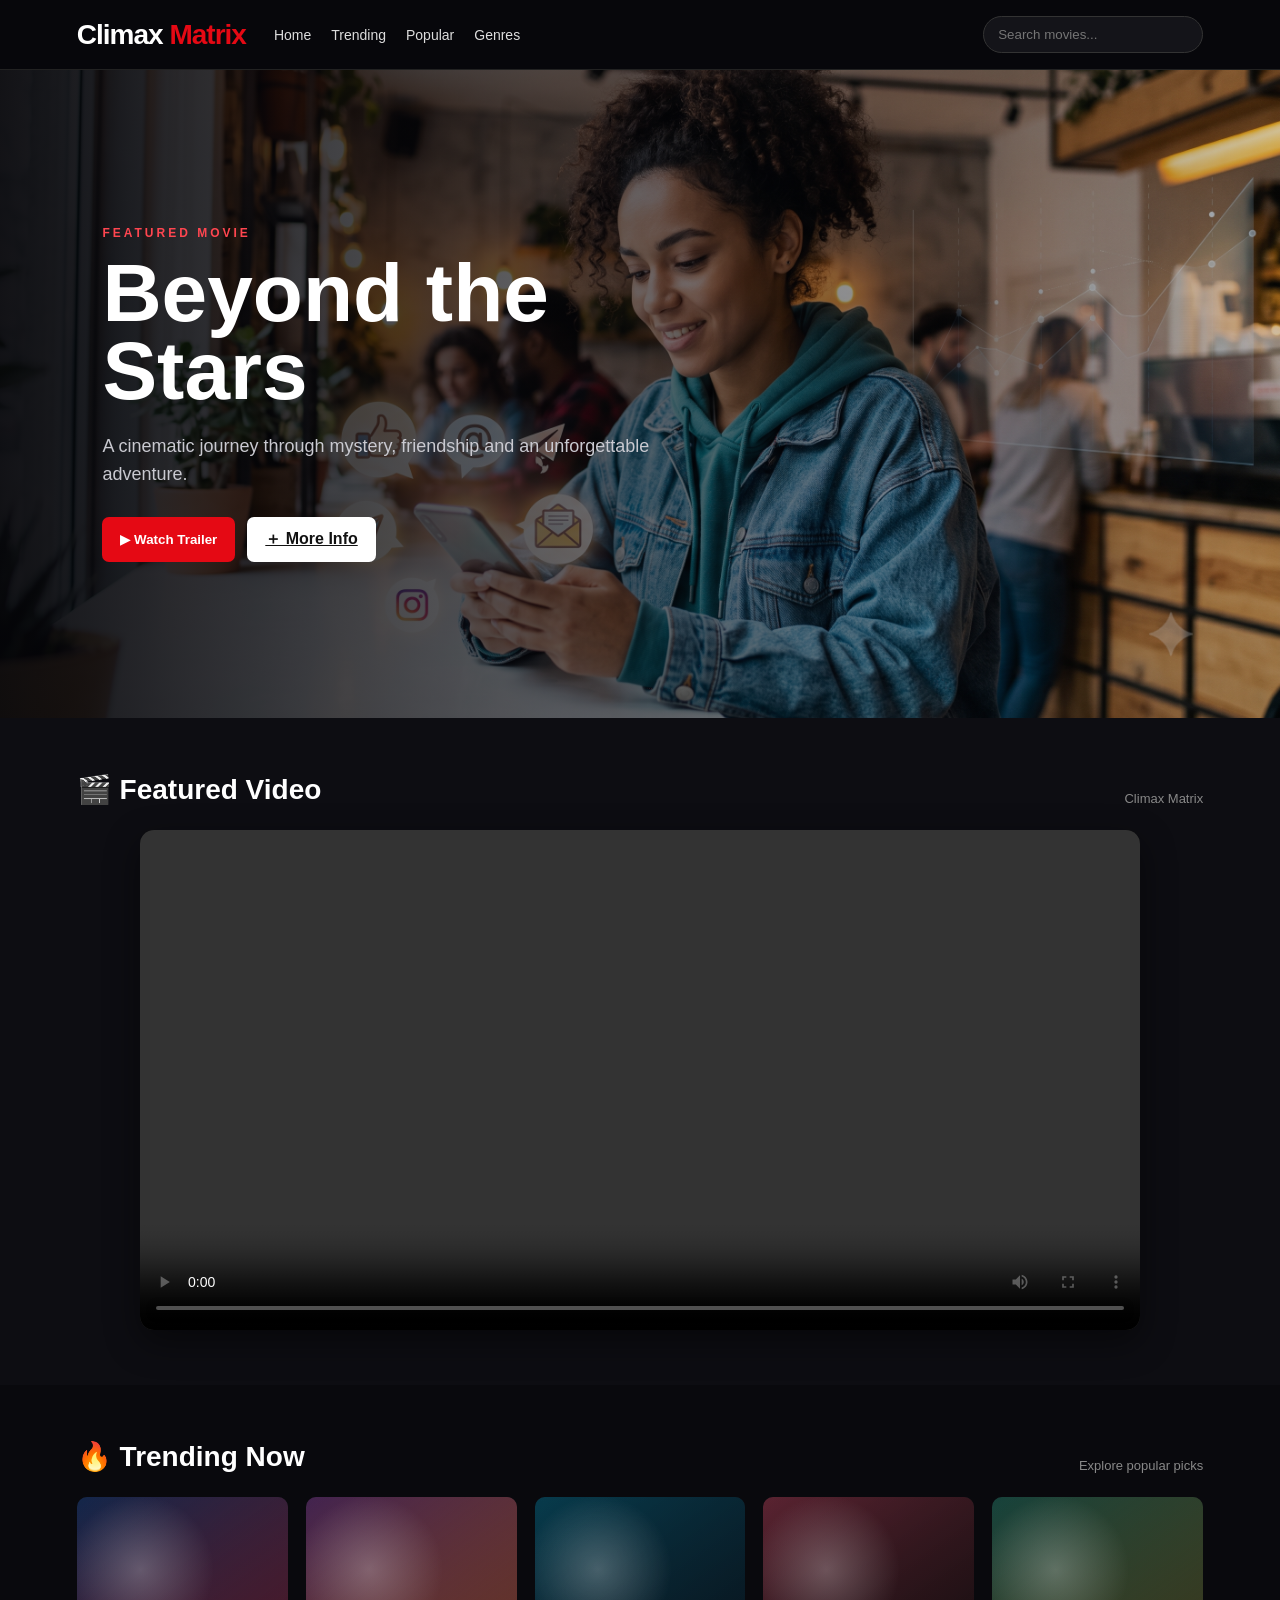
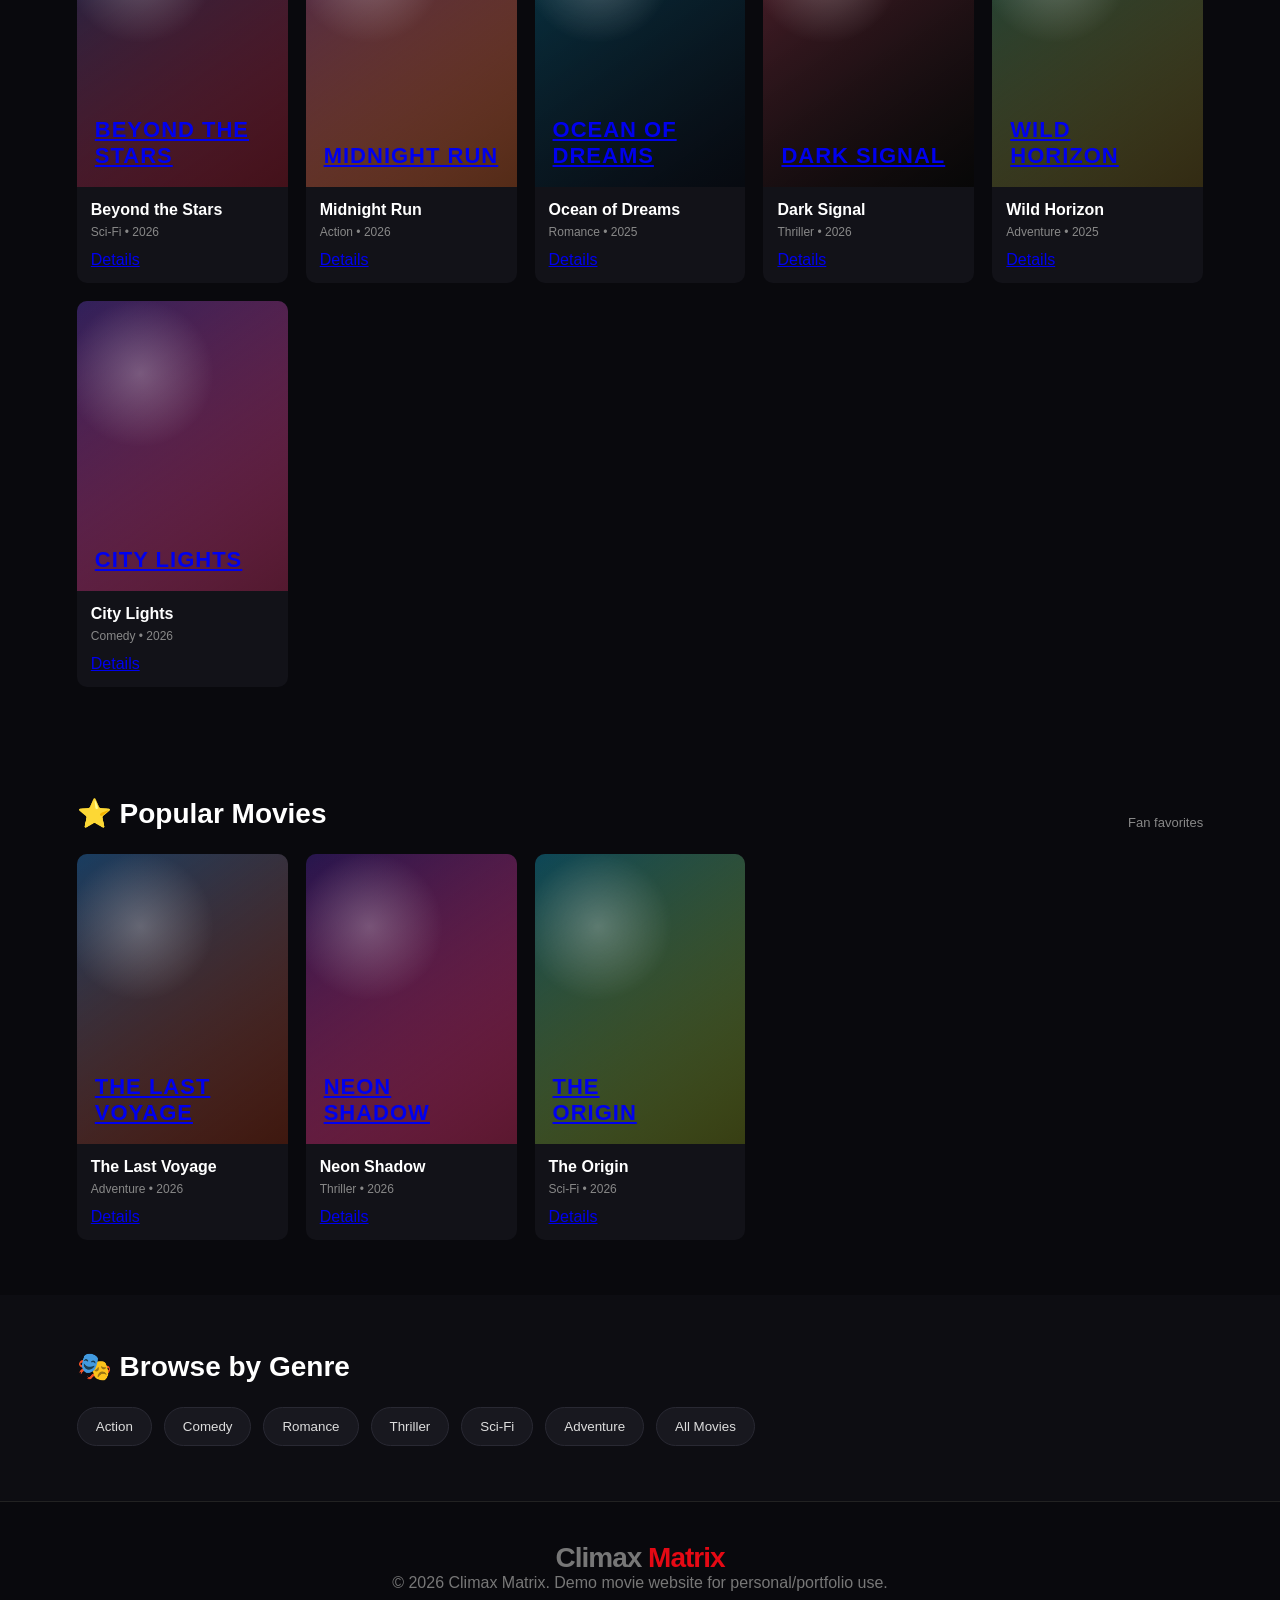
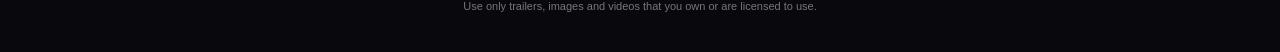
==== commit 1c1767a1: "Add uploaded Gemini image as cinematic homepage background" ====
--- a/index.html
+++ b/index.html
@@ -6,8 +6,26 @@
   <title>Climax Matrix - Movie Website</title>
   <link rel="stylesheet" href="style.css">
   <style>
+    .hero {
+      position: relative;
+      overflow: hidden;
+      background-image:
+        linear-gradient(90deg, rgba(4,4,8,.94), rgba(4,4,8,.58), rgba(4,4,8,.18)),
+        url("Gemini_Generated_Image_vr6x81vr6x81vr6x.png");
+      background-position: center;
+      background-size: cover;
+      animation: cinematicZoom 18s ease-in-out infinite alternate;
+    }
+    .hero-content { position: relative; z-index: 1; }
+    @keyframes cinematicZoom {
+      from { background-size: 100% auto; }
+      to { background-size: 115% auto; }
+    }
     .featured-video{padding:55px 6%;background:#0d0d12;text-align:center}
     .front-page-video{display:block;width:100%;max-width:1000px;max-height:560px;margin:0 auto;border-radius:14px;background:#000;box-shadow:0 12px 35px rgba(0,0,0,.45)}
+    @media (prefers-reduced-motion: reduce) {
+      .hero { animation: none; }
+    }
   </style>
 </head>
 <body>
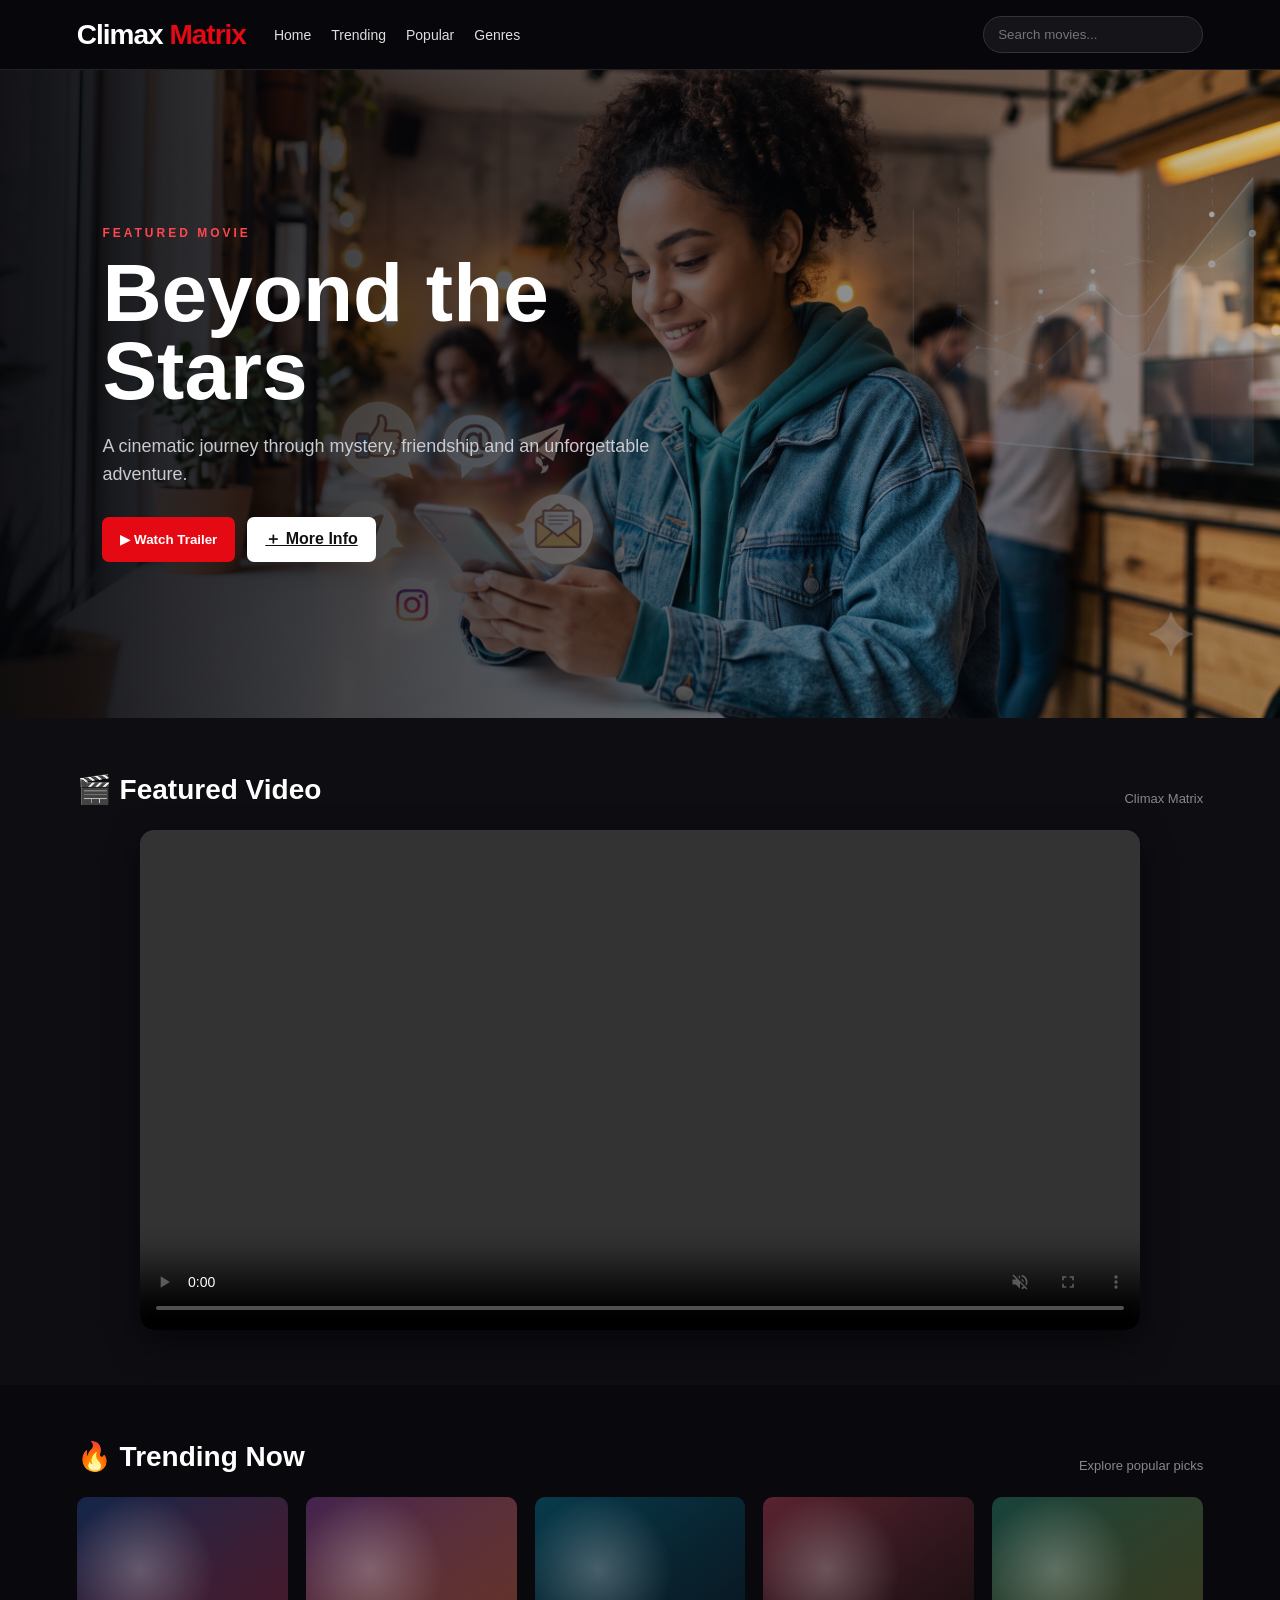
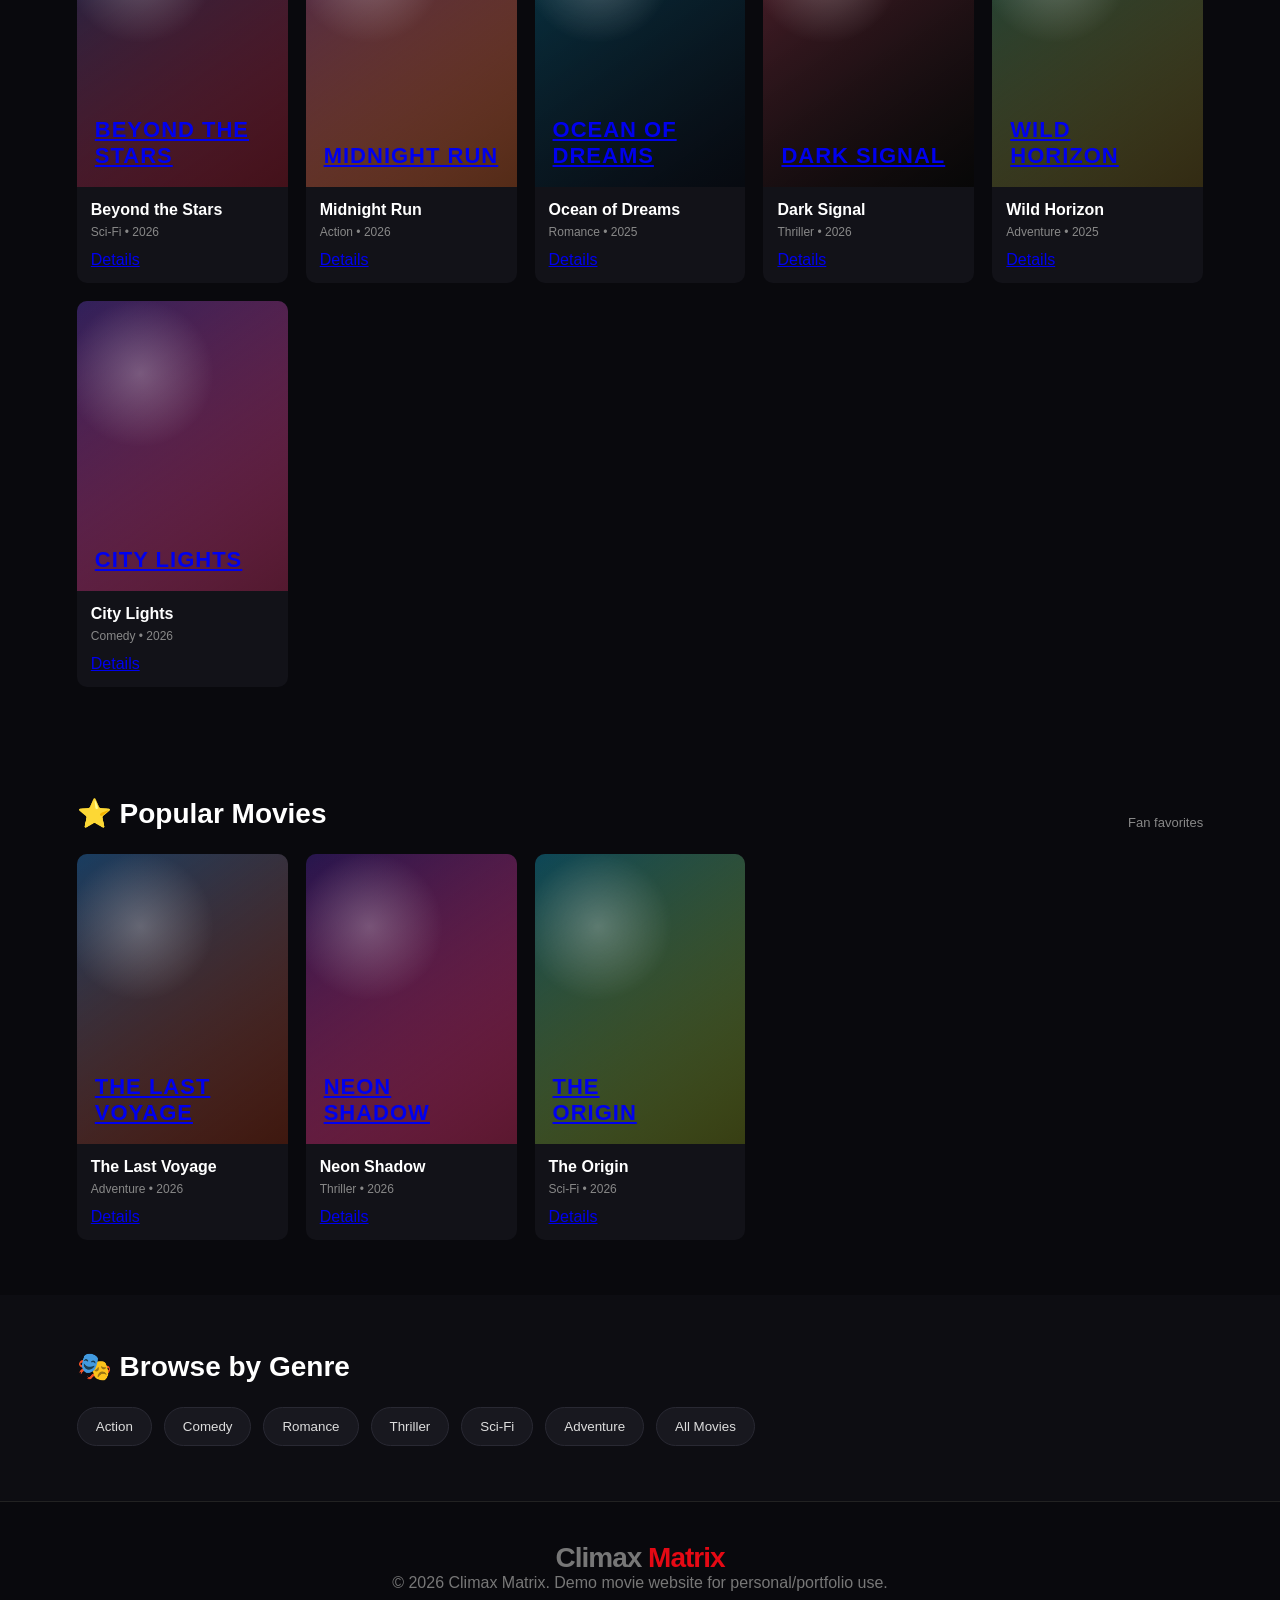
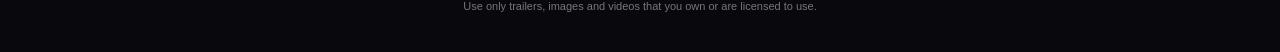
==== commit 714fa564: "Enable autoplay for the featured video on the homepage" ====
--- a/index.html
+++ b/index.html
@@ -32,7 +32,7 @@
   <header class="navbar"><div class="logo">Climax <span>Matrix</span></div><nav><a href="#home">Home</a><a href="#trending">Trending</a><a href="#popular">Popular</a><a href="#genres">Genres</a></nav><div class="search-wrap"><input id="searchInput" type="text" placeholder="Search movies..."></div></header>
   <main>
     <section id="home" class="hero"><div class="hero-content"><p class="badge">FEATURED MOVIE</p><h1>Beyond the Stars</h1><p class="hero-text">A cinematic journey through mystery, friendship and an unforgettable adventure.</p><div class="hero-buttons"><button class="primary" onclick="openTrailer('Beyond the Stars')">▶ Watch Trailer</button><a class="secondary" href="beyond-the-stars.html">＋ More Info</a></div></div></section>
-    <section class="featured-video"><div class="section-title"><h2>🎬 Featured Video</h2><span>Climax Matrix</span></div><video class="front-page-video" controls preload="metadata"><source src="gemini_generated_video_d7f38e29.mp4" type="video/mp4">Aapka browser video support nahi karta.</video></section>
+    <section class="featured-video"><div class="section-title"><h2>🎬 Featured Video</h2><span>Climax Matrix</span></div><video class="front-page-video" autoplay muted loop playsinline controls preload="metadata"><source src="gemini_generated_video_d7f38e29.mp4" type="video/mp4">Aapka browser video support nahi karta.</video></section>
     <section id="trending" class="section"><div class="section-title"><h2>🔥 Trending Now</h2><span>Explore popular picks</span></div><div id="movieGrid" class="movie-grid"></div><p id="noResults" class="no-results">No movies found.</p></section>
     <section id="popular" class="section"><div class="section-title"><h2>⭐ Popular Movies</h2><span>Fan favorites</span></div><div class="movie-grid"><article class="movie-card"><a class="poster-link" href="the-last-voyage.html"><div class="poster poster-7"><span>THE LAST<br>VOYAGE</span></div></a><div class="card-info"><h3>The Last Voyage</h3><p>Adventure • 2026</p><a class="details-link" href="the-last-voyage.html">Details</a></div></article><article class="movie-card"><a class="poster-link" href="neon-shadow.html"><div class="poster poster-8"><span>NEON<br>SHADOW</span></div></a><div class="card-info"><h3>Neon Shadow</h3><p>Thriller • 2026</p><a class="details-link" href="neon-shadow.html">Details</a></div></article><article class="movie-card"><a class="poster-link" href="the-origin.html"><div class="poster poster-9"><span>THE<br>ORIGIN</span></div></a><div class="card-info"><h3>The Origin</h3><p>Sci-Fi • 2026</p><a class="details-link" href="the-origin.html">Details</a></div></article></div></section>
     <section id="genres" class="genres section"><div class="section-title"><h2>🎭 Browse by Genre</h2></div><div class="genre-list"><button onclick="filterGenre('Action')">Action</button><button onclick="filterGenre('Comedy')">Comedy</button><button onclick="filterGenre('Romance')">Romance</button><button onclick="filterGenre('Thriller')">Thriller</button><button onclick="filterGenre('Sci-Fi')">Sci-Fi</button><button onclick="filterGenre('Adventure')">Adventure</button><button onclick="filterGenre('all')">All Movies</button></div></section>
